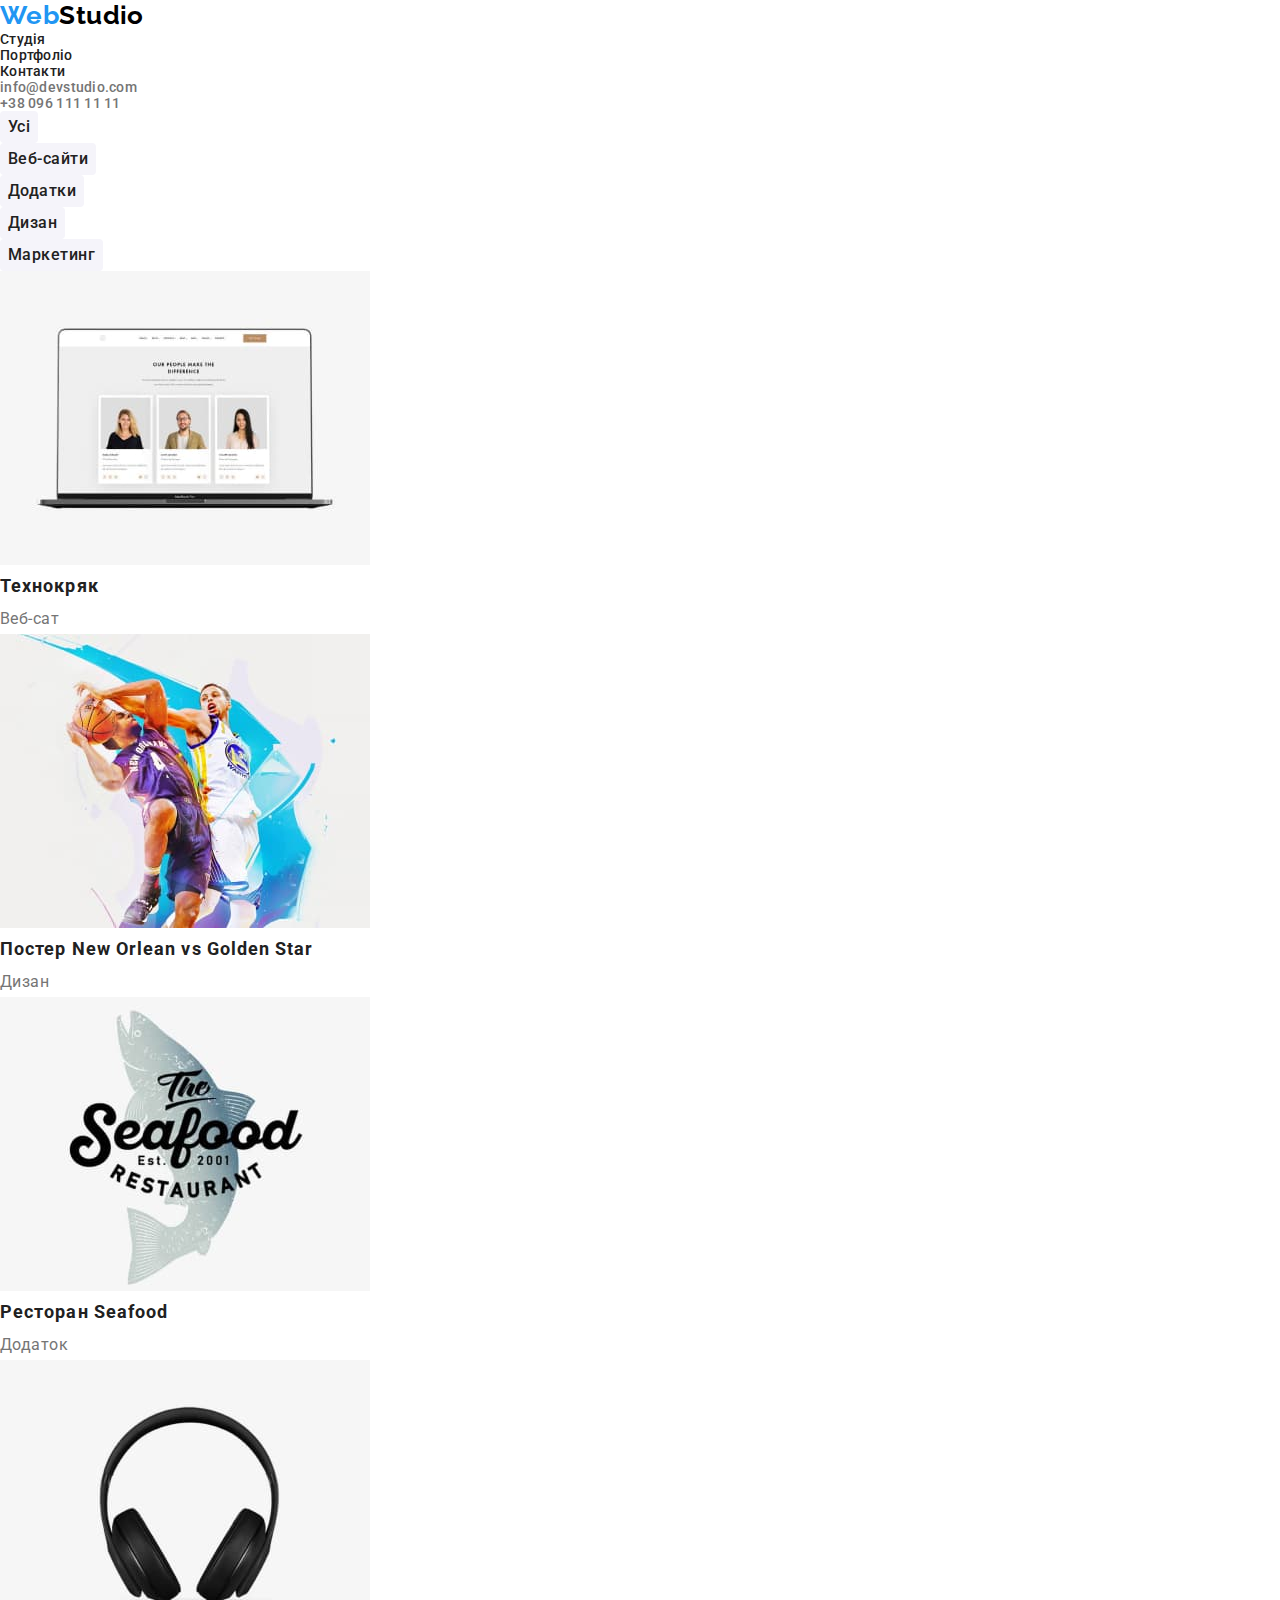
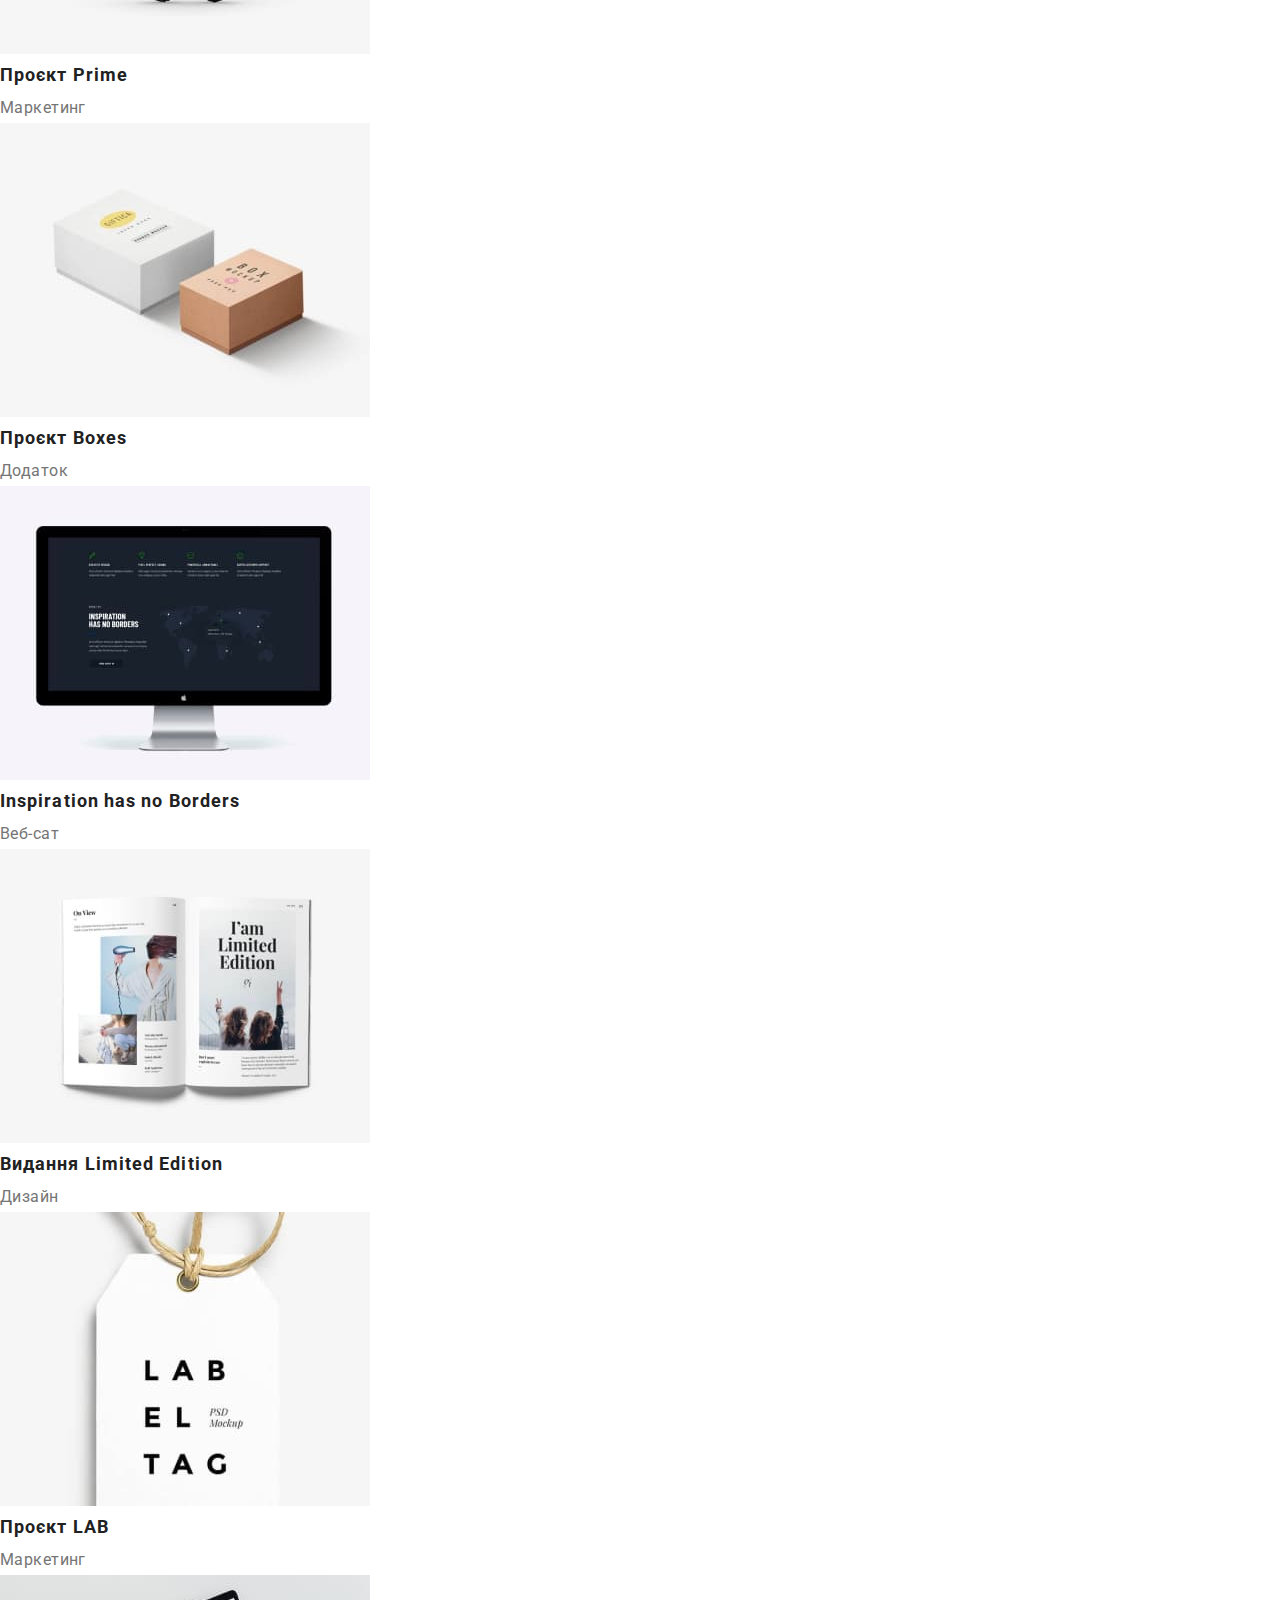
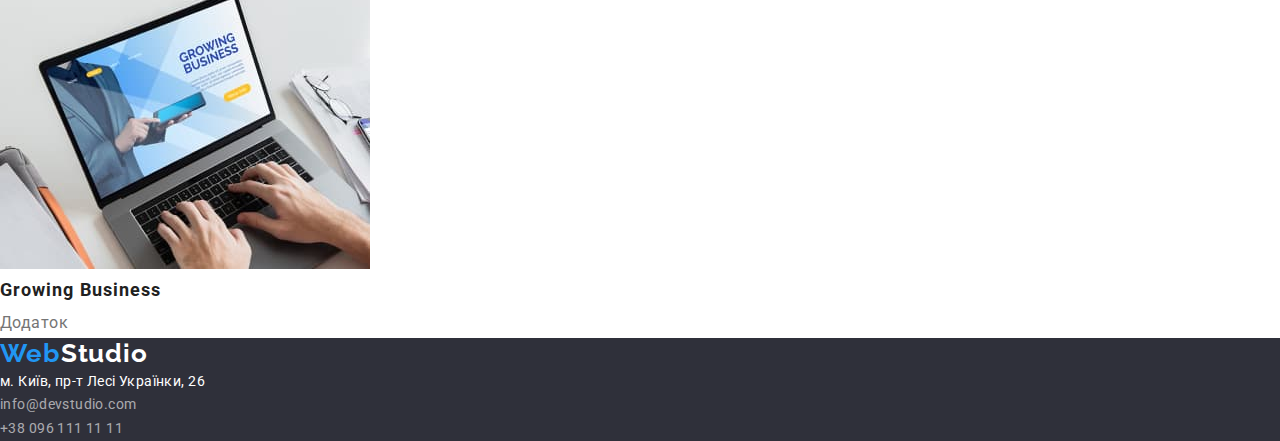
==== portfolio.html @ bdad9a60 "New1" ====
<!DOCTYPE html>
<html lang="uk">
<head>
    <meta charset="UTF-8">
    <meta http-equiv="X-UA-Compatible" content="IE=edge">
    <meta name="viewport" content="width=device-width, initial-scale=1.0">
    <title>Document</title>
    <link rel="preconnect" href="https://fonts.googleapis.com">
    <link rel="preconnect" href="https://fonts.gstatic.com" crossorigin>
    <link href="https://fonts.googleapis.com/css2?family=Montserrat:wght@400;700&family=Raleway:wght@700&family=Roboto:wght@400;500;700;900&display=swap" rel="stylesheet">
    <link rel="stylesheet" href="https://cdnjs.cloudflare.com/ajax/libs/modern-normalize/1.1.0/modern-normalize.min.css" integrity="sha512-wpPYUAdjBVSE4KJnH1VR1HeZfpl1ub8YT/NKx4PuQ5NmX2tKuGu6U/JRp5y+Y8XG2tV+wKQpNHVUX03MfMFn9Q==" crossorigin="anonymous" referrerpolicy="no-referrer" />
    
    <link rel="stylesheet" href="./css/styles.css">
</head>
<body>
    <header>
        <div>
            <nav>
                <a href="./index.html" lang="en" class="logo link"> <span class="accent">Web</span>Studio</a>
                <ul class="nav-list list">
                    <li class="nav-item"> <a href="./index.html" class="nav-link link">Студія</a></li>
                    <li class="nav-item"> <a href="./portfolio.html" class="nav-link link">Портфоліо</a></li>
                    <li class="nav-item"> <a href="" class="nav-link link">Контакти</a></li>
                </ul>
            </nav>
        </div>
        <ul class="list">
            <li><a href="mailto:info@devstudio.com" class="header-mail link">info@devstudio.com</a></li>
            <li><a href="tel:+380961111111" class="header-phone link">+38 096 111 11 11</a></li>
        </ul>
    </header>

    <main>
        <section>
        <h1 hidden>Portfolio</h1>

        <ul class="list">
        <li> <button type="button" class="filter-button">Усі</button></li>
        <li> <button type="button" class="filter-button">Веб-сайти</button></li>
        <li> <button type="button" class="filter-button">Додатки</button></li>
        <li> <button type="button" class="filter-button">Дизан</button></li>
        <li> <button type="button" class="filter-button">Маркетинг</button></li>
    </ul>
    
        <ul class="list">
            <li>
                <img src="./images/project1.jpg" width="370" height="294" alt="Технокряк">
                <h3 class="project-title" >Технокряк</h3>
                <p class="project-type-title">Веб-сат</p>
            </li>
            <li>
                <img src="./images/project2.jpg" width="370" height="294" alt="Постер New Orlean vs Golden Star">
                <h3 class="project-title" >Постер New Orlean vs Golden Star</h3>
                <p class="project-type-title">Дизан</p>
            </li>
            <li>
                <img src="./images/project3.jpg" width="370" height="294" alt="Ресторан Seafood">
                <h3 class="project-title" >Ресторан Seafood</h3>
                <p class="project-type-title">Додаток</p>
            </li>
            <li>
                <img src="./images/project4.jpg" width="370" height="294" alt="Проєкт Prime">
                <h3 class="project-title" >Проєкт Prime</h3>
                <p class="project-type-title">Маркетинг</p>
            </li>
            <li>
                <img src="./images/project5.jpg" width="370" height="294" alt="Проєкт Boxes">
                <h3 class="project-title" >Проєкт Boxes</h3>
                <p class="project-type-title">Додаток</p>
            </li>
            <li>
                <img src="./images/project6.jpg" width="370" height="294" alt="Inspiration has no Borders">
                <h3 class="project-title" >Inspiration has no Borders</h3>
                <p class="project-type-title">Веб-сат</p>
            </li>
            <li>
                <img src="./images/project7.jpg" width="370" height="294" alt="Видання Limited Edition">
                <h3 class="project-title" >Видання Limited Edition</h3>
                <p class="project-type-title">Дизайн</p>
            </li>
            <li>
                <img src="./images/project8.jpg" width="370" height="294" alt="Проєкт LAB">
                <h3 class="project-title" >Проєкт LAB</h3>
                <p class="project-type-title">Маркетинг</p>
            </li>
            <li>
                <img src="./images/project9.jpg" width="370" height="294" alt="Growing Business">
                <h3 class="project-title" >Growing Business</h3>
                <p class="project-type-title">Додаток</p>
            </li>
        </ul>
    </section>
</main>
<footer class="footer">
    
    <a href="./index.html" lang="en" class="logo link"> <span class="accent">Web</span> <span class="white-logo">Studio</span> </a>
<address>
<ul class="list">
    <li class="nav-item">
        <a href="" class="address link">м. Київ, пр-т Лесі Українки, 26</a>
    </li>
    <li class="nav-item">
        <a href="mailto:info@devstudio.com" class="link footer-mail">info@devstudio.com</a>
    </li>
    <li class="nav-item">
       <a href="tel:+380961111111" class="link footer-phone">+38 096 111 11 11</a> 
    </li>
</ul>
</address>
</footer>
</body>
</html>
---- css/styles.css ----
:root {
    --accent-color: #2196F3;;
    --primary-text-color: #212121;
    --secondary-text-color: #757575;
    --main-background-color: #ffffff;
    --secondary-background-color: #2F303A;
}

html {
    box-sizing: border-box;
}

*, 
*::before, 
*::after {
    box-sizing: inherit;
}

body {
    font-family: "Roboto";
    font-size: 14px;
    letter-spacing: 0.03em;
    color:var(--primary-text-color);
    background-color:var(--mail-background-color);
    margin: 0px;
}

h1,
h2,
h3,
ul,
p {
    margin: 0px;
}

/*------------zero-----------------*/

.list {
    list-style: none;
    margin-left: 0px;
    padding: 0px;
}

.link {
    text-decoration: none;
}

/* ------------------header--------------------- */


.nav-list {
    
}
li.nav-item {
    font-style: normal;
    text-decoration: none;
}
.nav-link {
    font-weight: 500;
    line-height: calc(16/14);
    letter-spacing: 0.02em;
    color: var(--primary-text-color);
}

.logo {
    font-family: Raleway;
    font-weight: 700;
    font-size: 26px;
    line-height: calc(31/26);
    color: #000000;
}

.white-logo {
    margin-left: -5px;
    font-weight: 700;
    font-size: 26px;
    line-height: 31px;
    letter-spacing: 0.03em;
    color: #FFFFFF;
}

.accent {
    font-weight: 700;
    font-size: 26px;
    line-height: 31px;
    letter-spacing: 0.03em;
    color: var(--accent-color);
}

.nav-link:hover, .nav-link:focus {
    color: var(--accent-color);
    cursor: pointer;
}

.header-phone {
    font-weight: 500;
    line-height: calc(16/14);
    letter-spacing: 0.02em;
    color: var(--secondary-text-color);
}

.header-mail:hover, .header-mail:focus {
    color: var(--accent-color);
}

.header-phone:hover, .header-phone:focus {
    color: var(--accent-color);
}

.header-button {
    display: inline-block;
    padding: 10px 32px;
    font-family: 'Roboto';
    font-weight: 700;
    font-size: 16px;
    line-height: calc(30/16);
    color: #FFFFFF;
    background: #2196F3;
    box-shadow: 0px 4px 4px rgba(0, 0, 0, 0.15);
    border-radius: 4px;
    border-color: transparent;
    cursor: pointer;
}

.filter-button {
    font-family: "Roboto";
    font-weight: 500;
    font-size: 16px;
    line-height: calc(26/16);
    text-align: center;
    letter-spacing: 0.03em;
    color: #212121;
    background: #F5F4FA;
    border-radius: 4px;
    border-color: transparent;
    cursor: pointer;
}

.filter-button:hover, .filter-button:focus {
    color:#FFFFFF;
    background: #2196F3;
    box-shadow: 0px 3px 1px rgba(0, 0, 0, 0.1), 0px 1px 2px rgba(0, 0, 0, 0.08), 0px 2px 2px rgba(0, 0, 0, 0.12);
    border-radius: 4px;
}

.header-mail {
    font-family: 'Roboto';
    font-style: normal;
    font-weight: 500;
    font-size: 14px;
    line-height: calc(16/14);
    letter-spacing: 0.02em;
    color: var(--secondary-text-color);
}
/* -------------------hero---------------------- */
.hero {
    background-color: var(--secondary-background-color);
}

.hero-name {
    font-weight: 900;
    font-size: 44px;
    line-height: calc(60/44);
    text-align: center;
    letter-spacing: 0.06em;
    text-transform: uppercase;
    color: var(--main-background-color);
}

.section {
    
}

.container {
    width: 1200px;
    padding-left: 15px;
    padding-right: 15px;
}

/* -----------------what we do----------------- */

.service-title {
    font-size: 14px;
    font-weight: 700;
    line-height: calc(16/14);
    text-transform: uppercase;
    color:var(--primary-text-color);
}

.service-description {
    line-height: calc(24/14);
    color:var(--secondary-text-color);
}

.section-title {
    font-size: 36px;
    line-height: calc(42/36);
    text-align: center;
}

.project-title {
    font-size: 18px;
    line-height: calc(36/18);
    letter-spacing: 0.06em;
}

.project-type-title {
    font-size: 16px;
    line-height: calc(30/16);
    color: var(--secondary-text-color);
}

/* --------------------our team------------- */

.team-names {
    font-weight: 500;
    font-size: 16px;
    line-height: calc(19/16);
    text-align: center;
}

.team-position {
    font-size: 16px;
    line-height: calc(19/16);
    text-align: center;
    color: var(--secondary-text-color);
}

/*------------------footer-------------*/

.footer {
    background-color: var(--secondary-background-color);
}

.address {
    line-height: 1.74;
    color: var(--main-background-color);
}


.footer-mail:hover, .footer-mail:focus {
    color: var(--accent-color);
} 

.footer-phone:hover, .footer-phone:focus {
    color: var(--accent-color);
}

.footer-mail {
    line-height: 1.71;
    color: rgba(255, 255, 255, 0.6);
}

.footer-phone {
    font-size: 14px;
    line-height: 1.71;
    letter-spacing: 0.03em;
    color: rgba(255, 255, 255, 0.6);
}
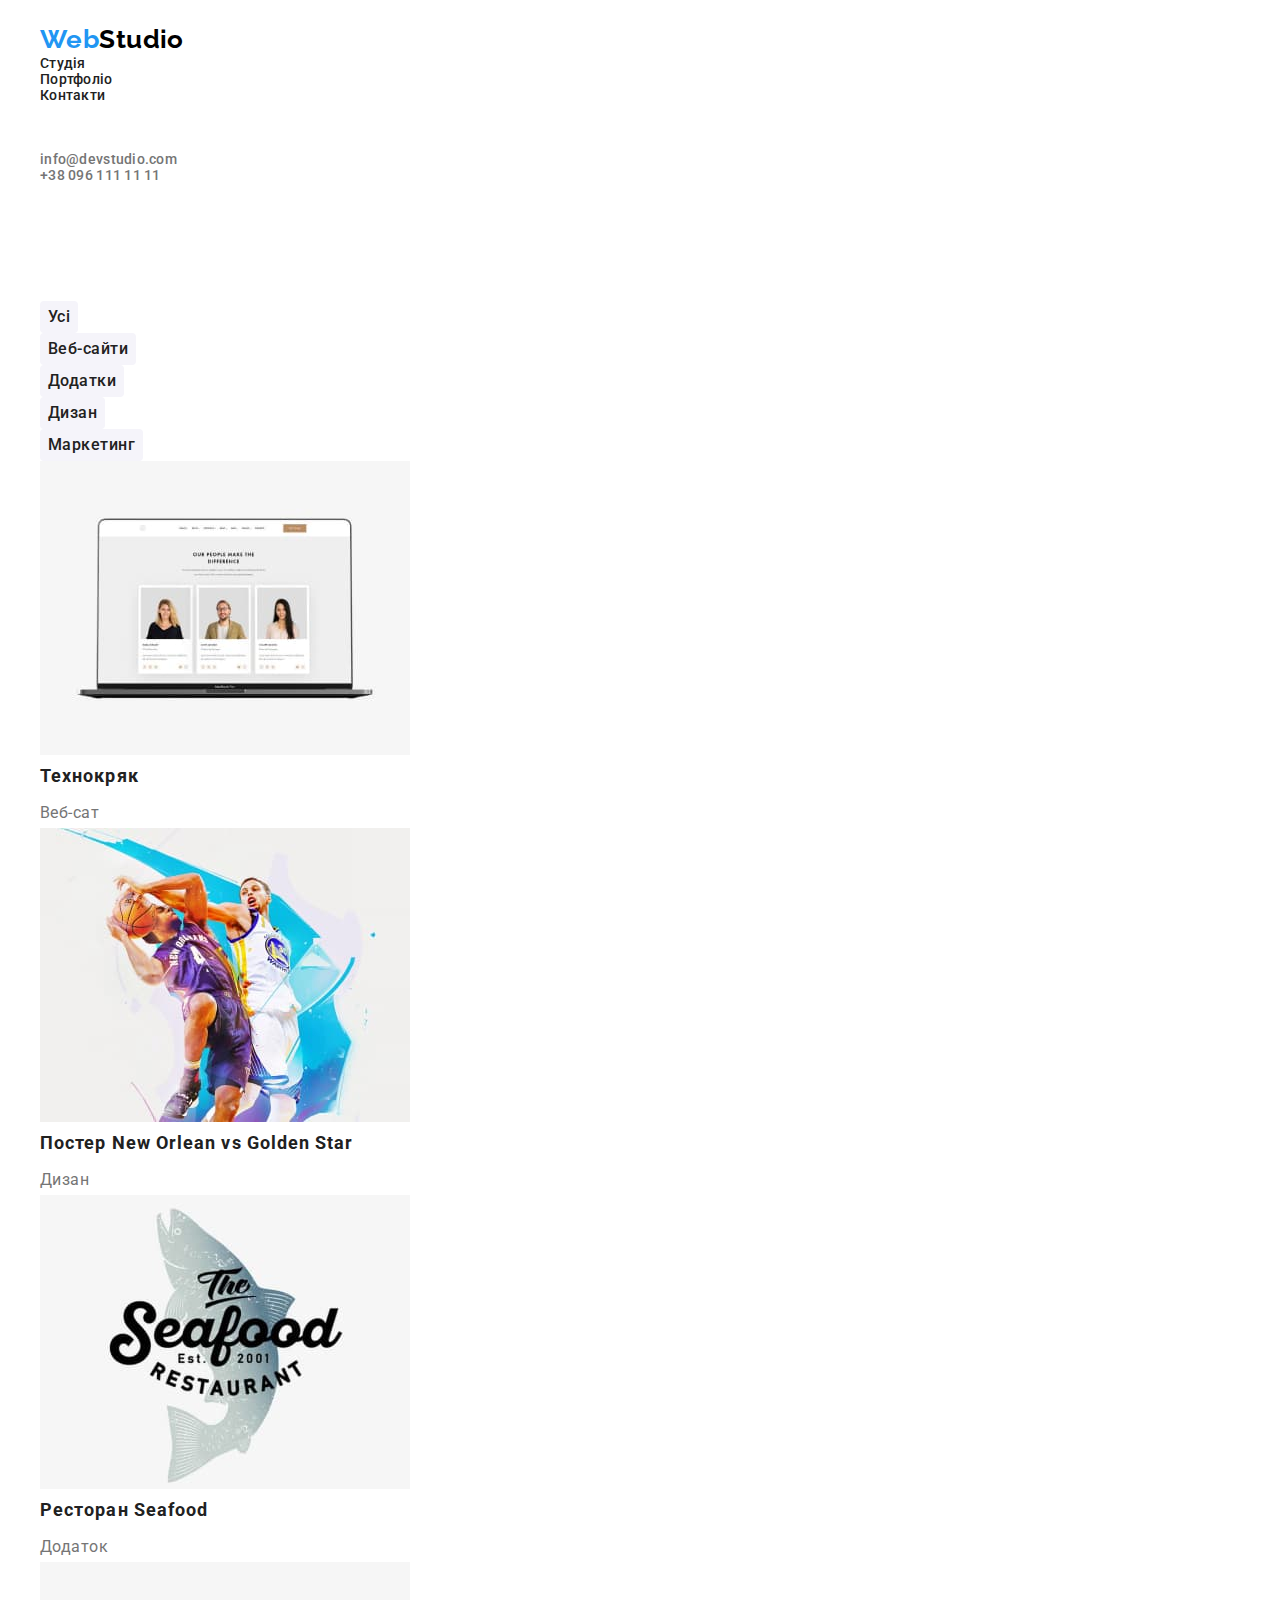
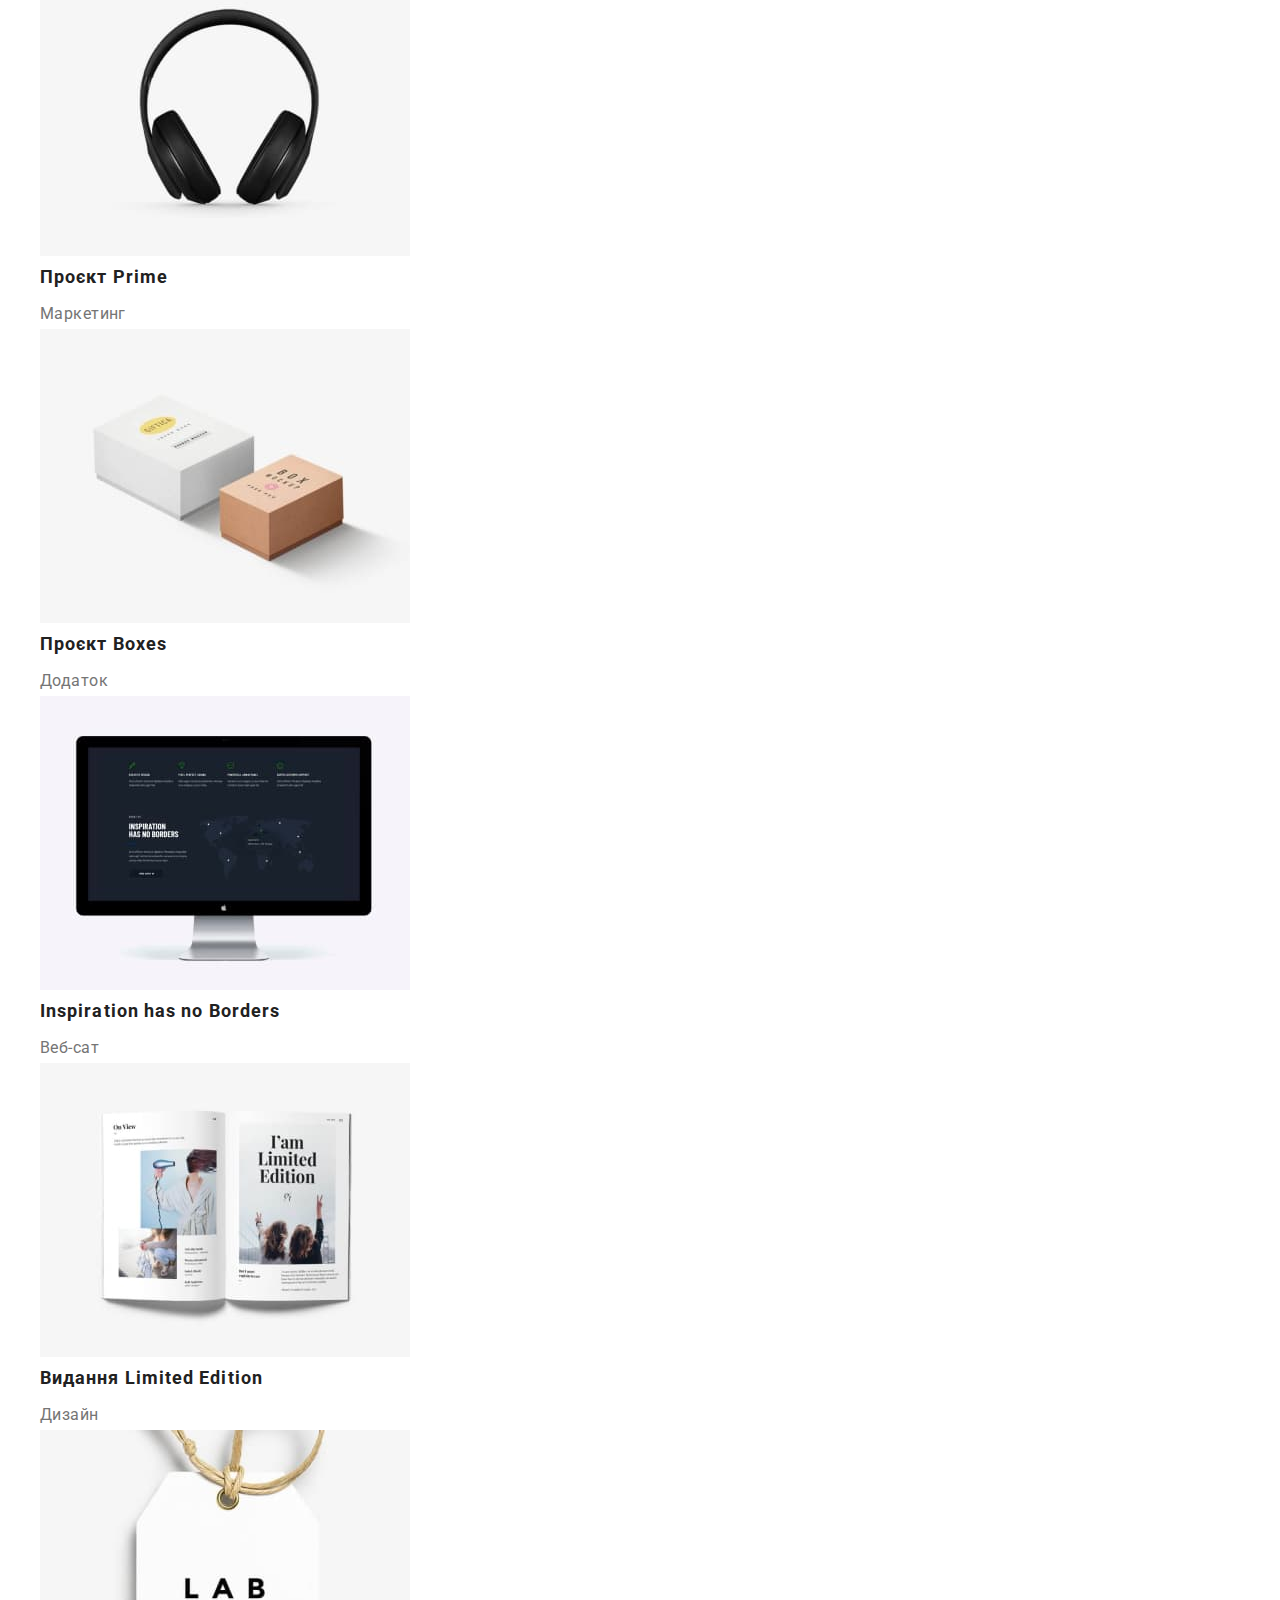
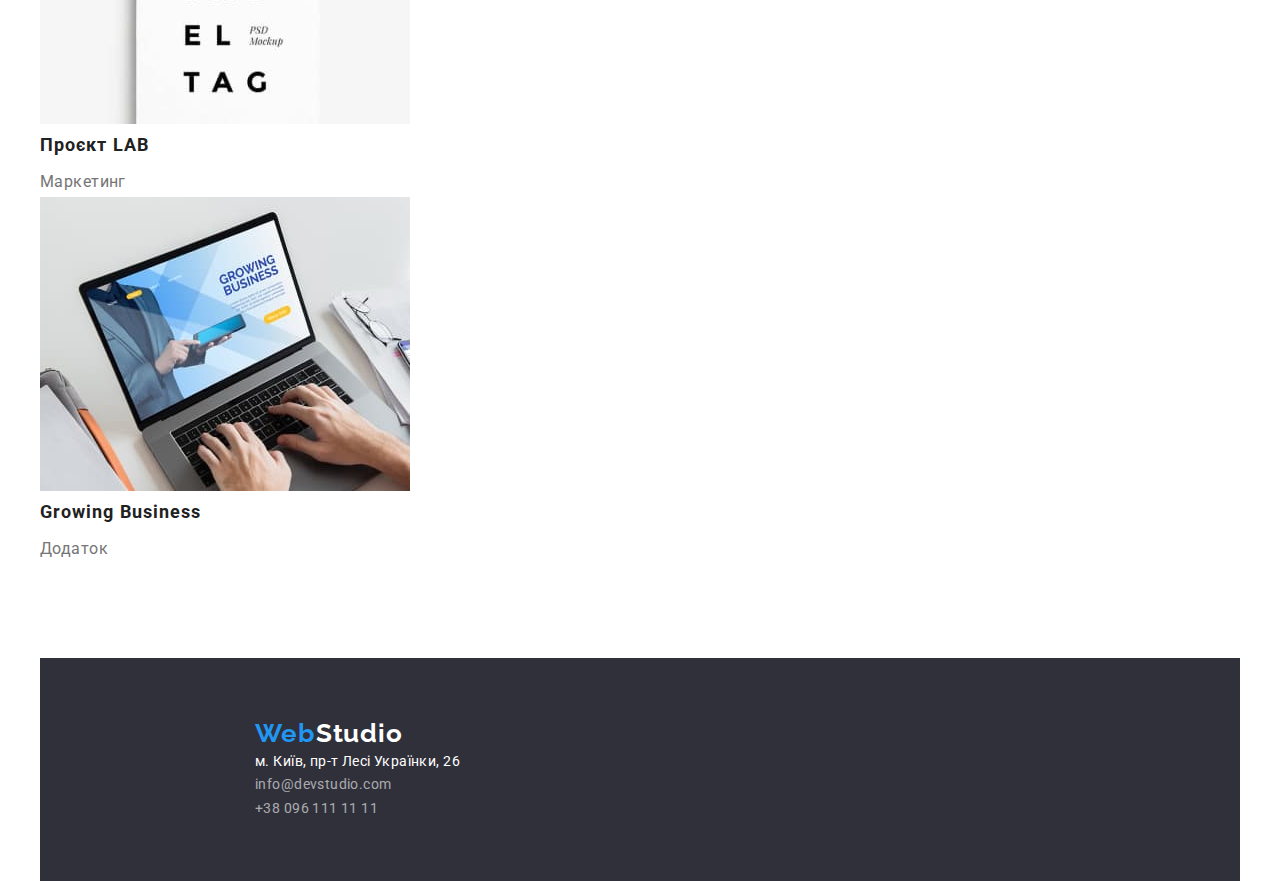
==== commit f6c7e9f0: "Work3" ====
--- a/portfolio.html
+++ b/portfolio.html
@@ -14,8 +14,8 @@
 </head>
 <body>
     <header>
-        <div>
-            <nav>
+        <div class="container">
+            <nav class="header-padding">
                 <a href="./index.html" lang="en" class="logo link"> <span class="accent">Web</span>Studio</a>
                 <ul class="nav-list list">
                     <li class="nav-item"> <a href="./index.html" class="nav-link link">Студія</a></li>
@@ -24,14 +24,17 @@
                 </ul>
             </nav>
         </div>
+        <div class="container header-padding">
         <ul class="list">
             <li><a href="mailto:info@devstudio.com" class="header-mail link">info@devstudio.com</a></li>
             <li><a href="tel:+380961111111" class="header-phone link">+38 096 111 11 11</a></li>
         </ul>
+        </div>
     </header>
 
     <main>
-        <section>
+        <section class="section">
+            <div class="container">
         <h1 hidden>Portfolio</h1>
 
         <ul class="list">
@@ -41,7 +44,8 @@
         <li> <button type="button" class="filter-button">Дизан</button></li>
         <li> <button type="button" class="filter-button">Маркетинг</button></li>
     </ul>
-    
+            </div>
+            <div class="container">
         <ul class="list">
             <li>
                 <img src="./images/project1.jpg" width="370" height="294" alt="Технокряк">
@@ -89,9 +93,10 @@
                 <p class="project-type-title">Додаток</p>
             </li>
         </ul>
+        </div>
     </section>
 </main>
-<footer class="footer">
+<footer class="footer container">
     
     <a href="./index.html" lang="en" class="logo link"> <span class="accent">Web</span> <span class="white-logo">Studio</span> </a>
 <address>
--- a/css/styles.css
+++ b/css/styles.css
@@ -32,6 +32,7 @@
 p {
     margin: 0px;
 }
+
 
 /*------------zero-----------------*/
 
@@ -123,6 +124,7 @@
 }
 
 .filter-button {
+    display: inline-block;
     font-family: "Roboto";
     font-weight: 500;
     font-size: 16px;
@@ -152,8 +154,13 @@
     letter-spacing: 0.02em;
     color: var(--secondary-text-color);
 }
+.header-padding {
+    padding-top: 24px;
+    padding-bottom: 24px;
+}
 /* -------------------hero---------------------- */
 .hero {
+    text-align: center;
     background-color: var(--secondary-background-color);
 }
 
@@ -161,29 +168,43 @@
     font-weight: 900;
     font-size: 44px;
     line-height: calc(60/44);
-    text-align: center;
     letter-spacing: 0.06em;
     text-transform: uppercase;
+    margin-bottom: 30px;
     color: var(--main-background-color);
 }
 
 .section {
+    padding-top: 94px;
+    padding-bottom: 94px;
+}
+
+.section.no-padding {
+    padding-bottom: 0px;
+}
+
+.hero-padding {
+    padding-top: 200px;
+    padding-bottom: 200px;
+}
+
+.container {
+    margin-left: auto;
+    margin-right: auto;
+    padding-left: 0px;
+    padding-right: 0px;
+    width: 1200px;
+}
+
+/* -----------------what we do----------------- */
+
+.service-title {
+    margin-bottom: 10px;
+    font-size: 14px;
+    font-weight: 700;
+    line-height: calc(16/14);
+    text-transform: uppercase;
     
-}
-
-.container {
-    width: 1200px;
-    padding-left: 15px;
-    padding-right: 15px;
-}
-
-/* -----------------what we do----------------- */
-
-.service-title {
-    font-size: 14px;
-    font-weight: 700;
-    line-height: calc(16/14);
-    text-transform: uppercase;
     color:var(--primary-text-color);
 }
 
@@ -196,12 +217,14 @@
     font-size: 36px;
     line-height: calc(42/36);
     text-align: center;
+    margin-bottom: 50px;
 }
 
 .project-title {
     font-size: 18px;
     line-height: calc(36/18);
     letter-spacing: 0.06em;
+    margin-bottom: 4px;
 }
 
 .project-type-title {
@@ -217,6 +240,7 @@
     font-size: 16px;
     line-height: calc(19/16);
     text-align: center;
+    margin-bottom: 10px;
 }
 
 .team-position {
@@ -229,6 +253,9 @@
 /*------------------footer-------------*/
 
 .footer {
+    padding-top: 60px;
+    padding-bottom: 60px;
+    padding-left: 215px;
     background-color: var(--secondary-background-color);
 }
 
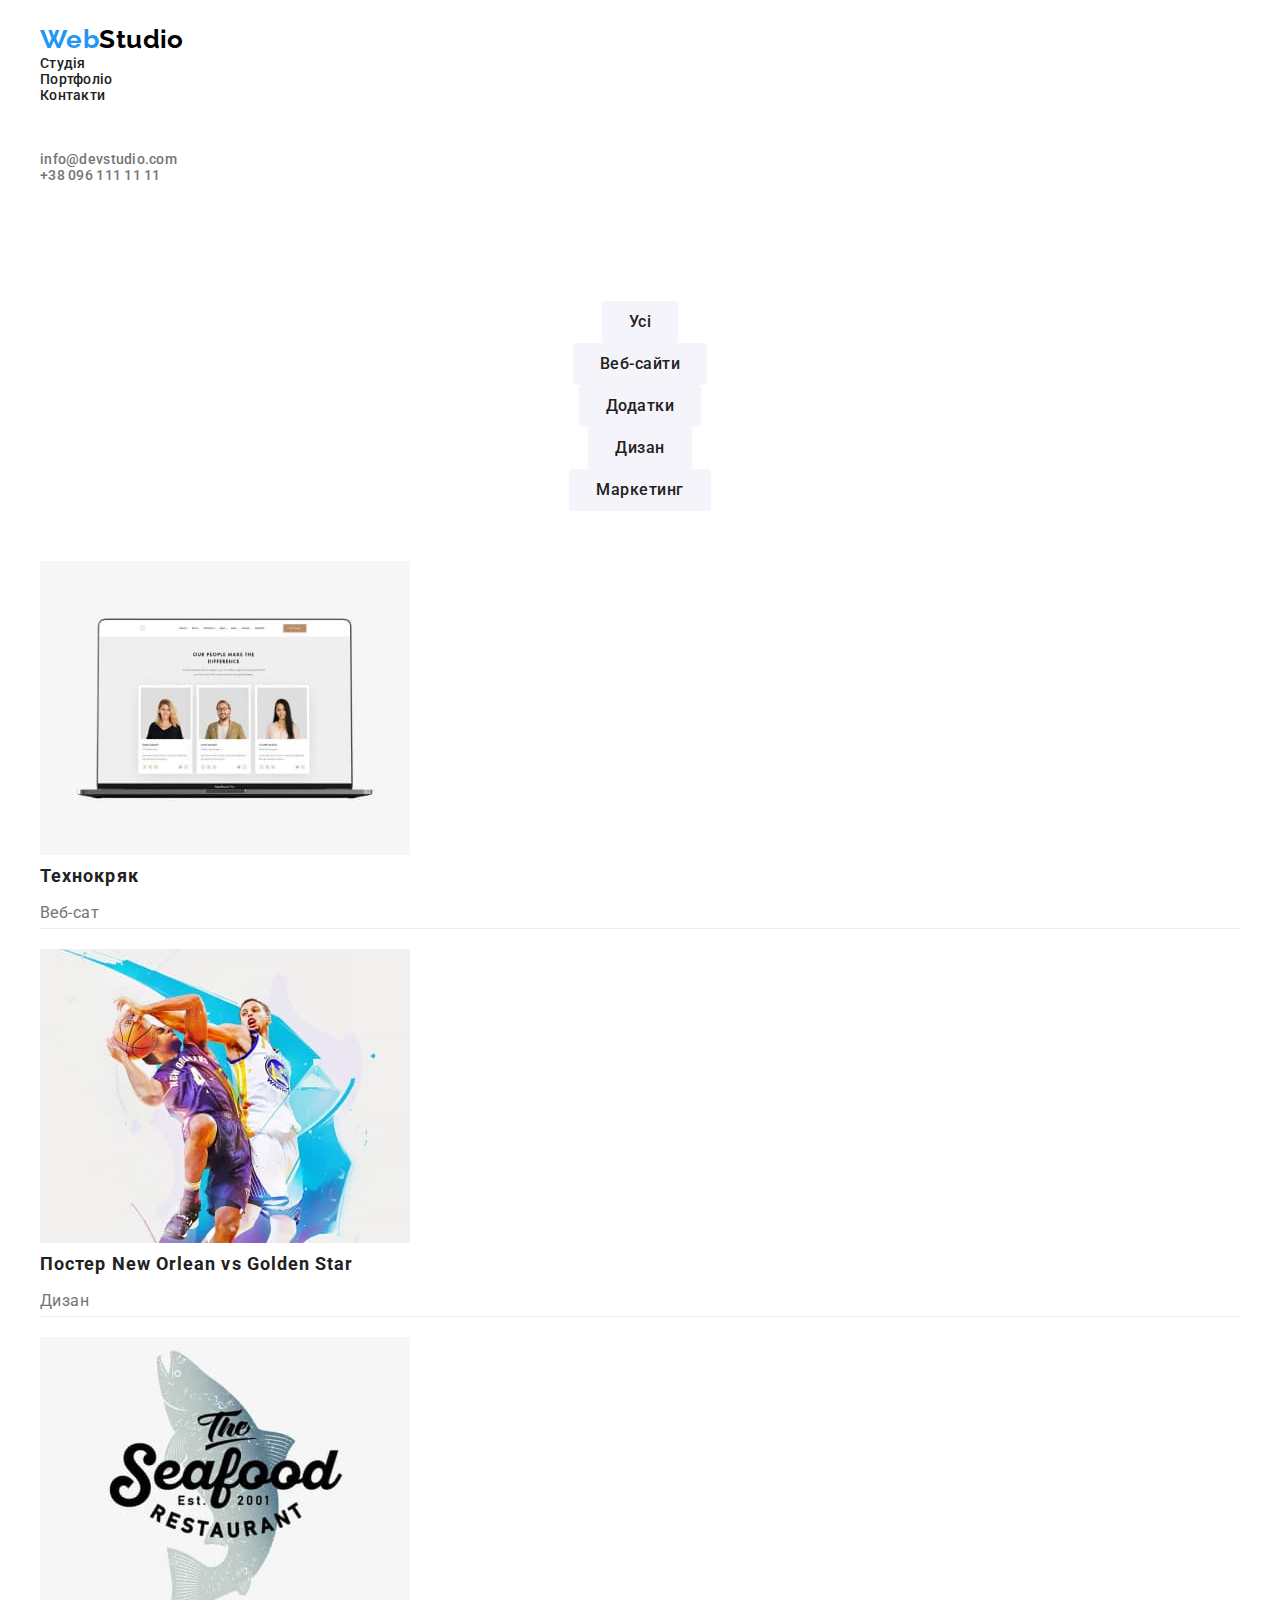
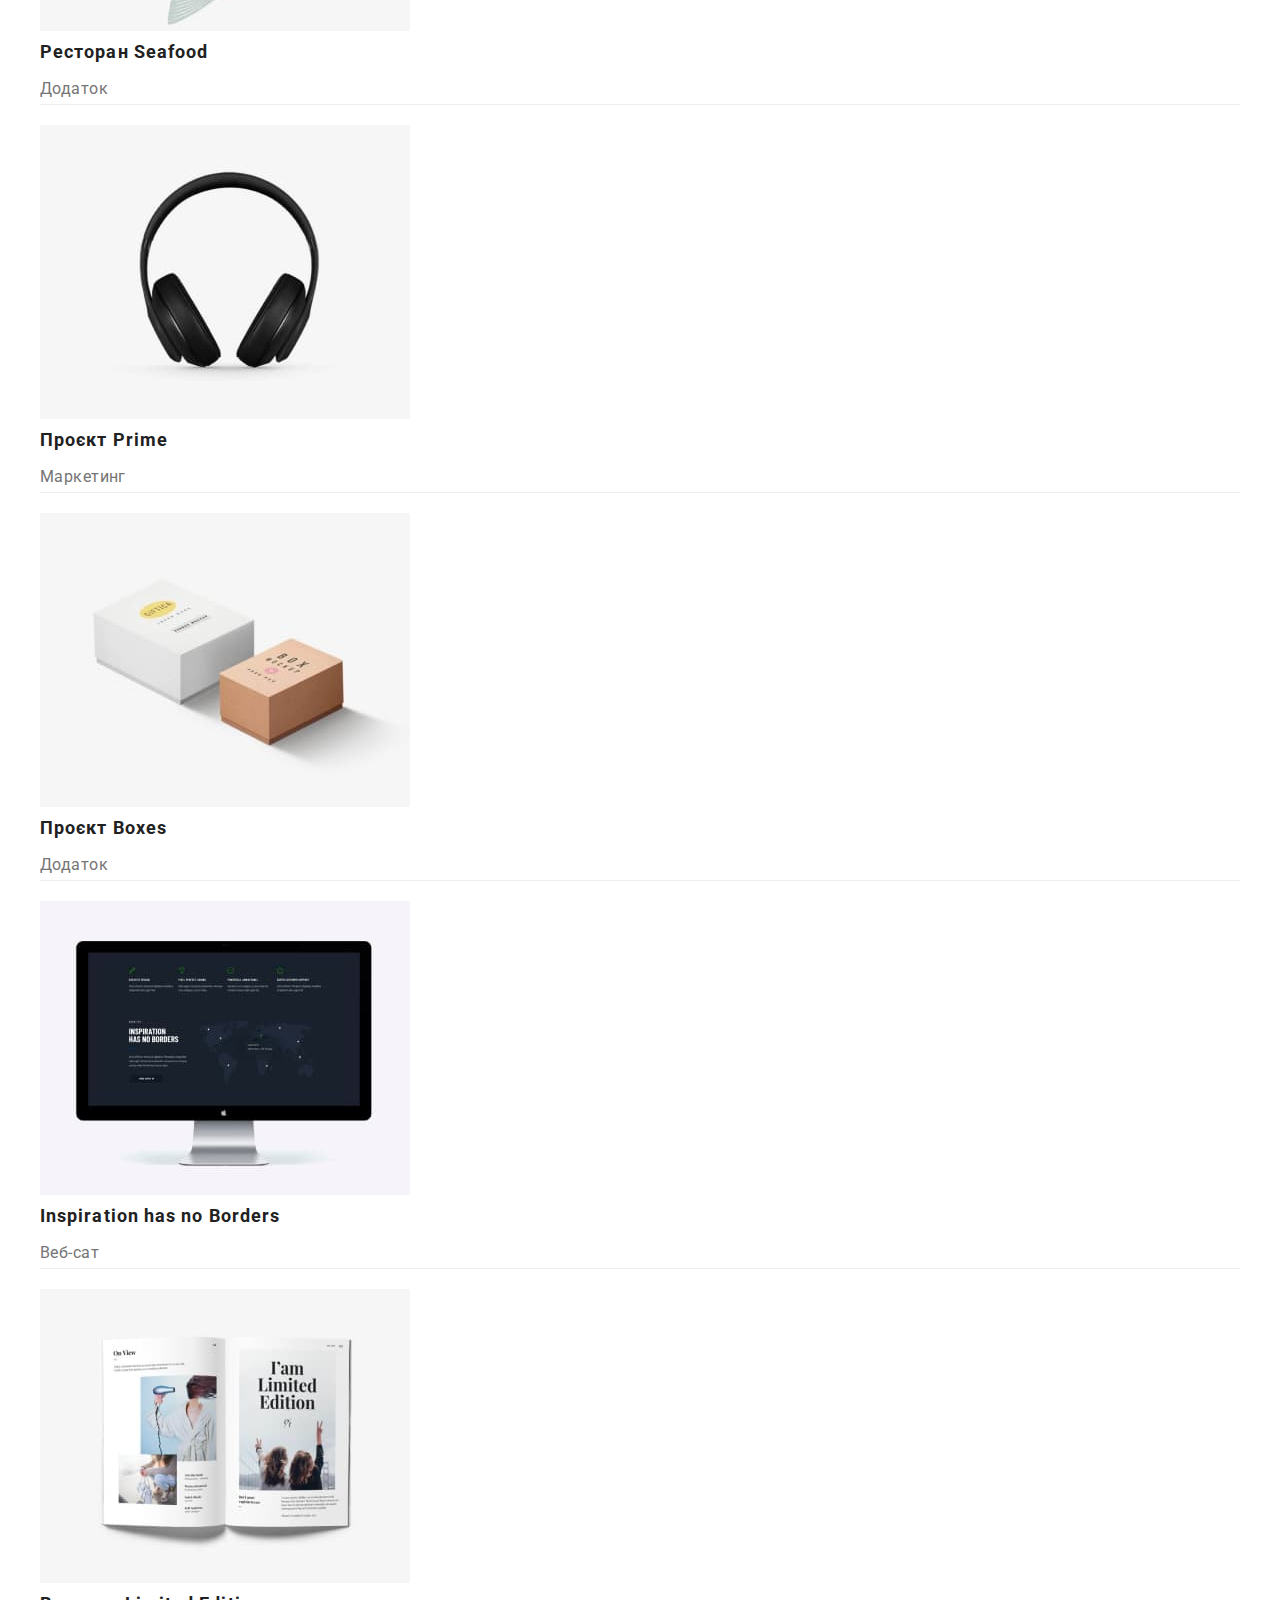
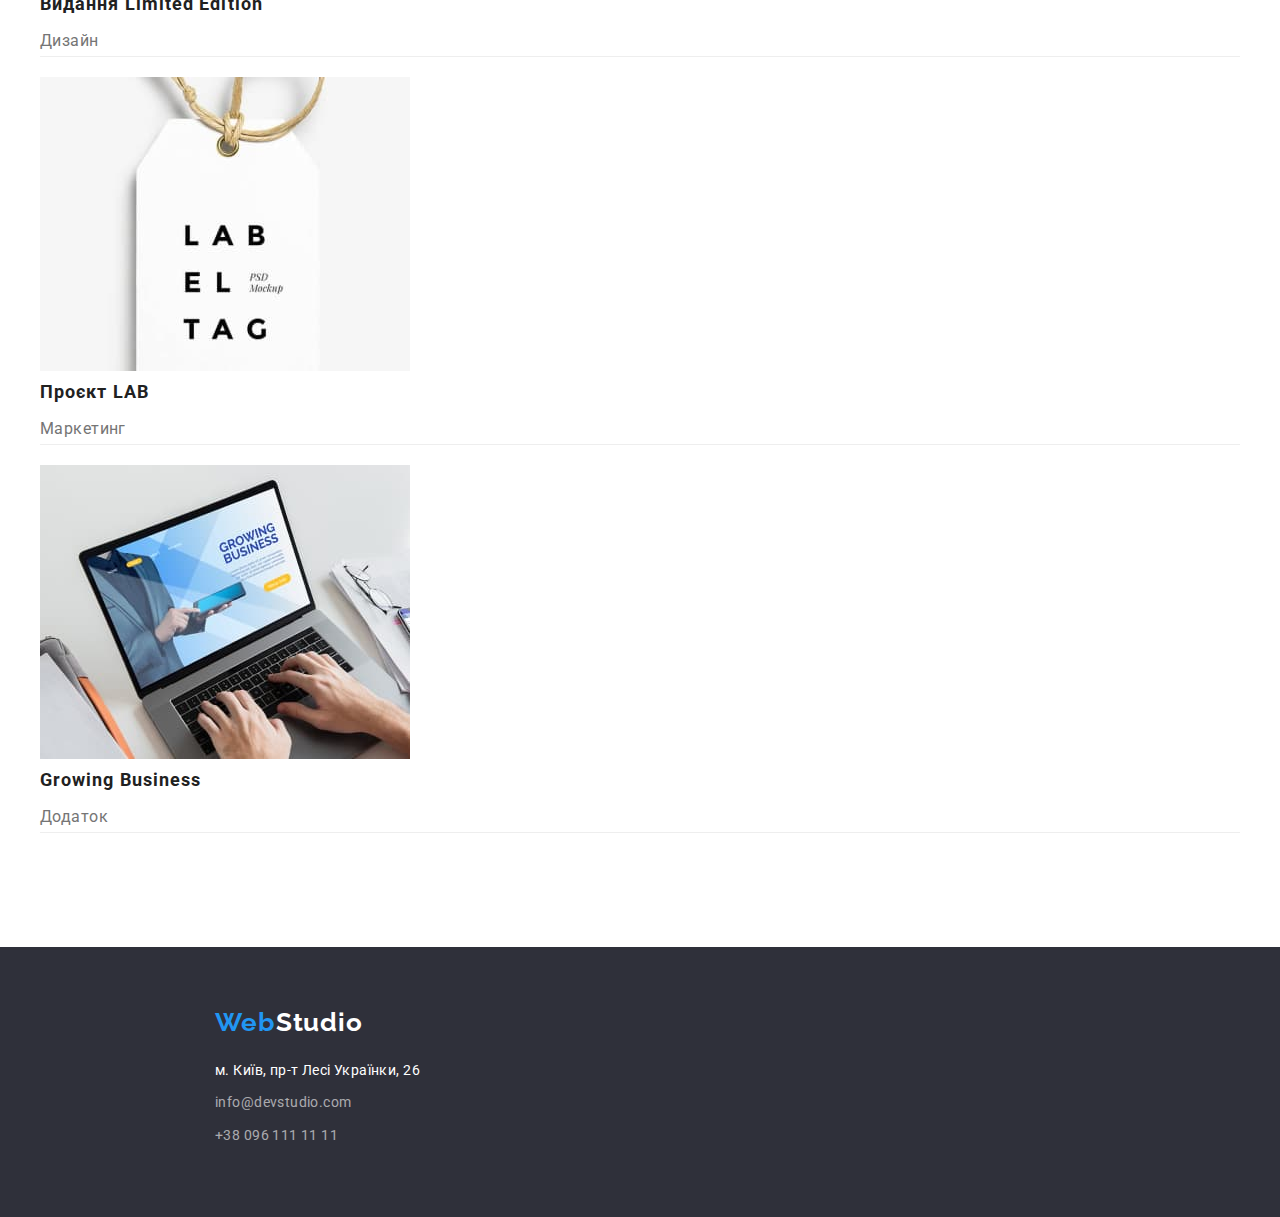
==== commit 8bead7de: "Work3" ====
--- a/portfolio.html
+++ b/portfolio.html
@@ -18,9 +18,9 @@
             <nav class="header-padding">
                 <a href="./index.html" lang="en" class="logo link"> <span class="accent">Web</span>Studio</a>
                 <ul class="nav-list list">
-                    <li class="nav-item"> <a href="./index.html" class="nav-link link">Студія</a></li>
-                    <li class="nav-item"> <a href="./portfolio.html" class="nav-link link">Портфоліо</a></li>
-                    <li class="nav-item"> <a href="" class="nav-link link">Контакти</a></li>
+                    <li class="nav-item.no-margin"> <a href="./index.html" class="nav-link link">Студія</a></li>
+                    <li class="nav-item.no-margin"> <a href="./portfolio.html" class="nav-link link">Портфоліо</a></li>
+                    <li class="nav-item.no-margin"> <a href="" class="nav-link link">Контакти</a></li>
                 </ul>
             </nav>
         </div>
@@ -34,7 +34,7 @@
 
     <main>
         <section class="section">
-            <div class="container">
+            <div class="container filter-kit">
         <h1 hidden>Portfolio</h1>
 
         <ul class="list">
@@ -96,9 +96,11 @@
         </div>
     </section>
 </main>
-<footer class="footer container">
-    
+<footer class="footer">
+    <div class="container">
+        <div class="logo-margin">
     <a href="./index.html" lang="en" class="logo link"> <span class="accent">Web</span> <span class="white-logo">Studio</span> </a>
+        </div>
 <address>
 <ul class="list">
     <li class="nav-item">
@@ -112,6 +114,7 @@
     </li>
 </ul>
 </address>
+    </div>
 </footer>
 </body>
 </html>--- a/css/styles.css
+++ b/css/styles.css
@@ -10,11 +10,11 @@
     box-sizing: border-box;
 }
 
-*, 
+/* *, 
 *::before, 
 *::after {
     box-sizing: inherit;
-}
+} */
 
 body {
     font-family: "Roboto";
@@ -55,7 +55,13 @@
 li.nav-item {
     font-style: normal;
     text-decoration: none;
-}
+    margin-bottom: 9px;
+}
+
+li.nav-item.no-margin {
+    margin-bottom: 0;
+}
+
 .nav-link {
     font-weight: 500;
     line-height: calc(16/14);
@@ -125,6 +131,7 @@
 
 .filter-button {
     display: inline-block;
+    padding: 6px 25px;
     font-family: "Roboto";
     font-weight: 500;
     font-size: 16px;
@@ -136,6 +143,11 @@
     border-radius: 4px;
     border-color: transparent;
     cursor: pointer;
+}
+
+.filter-kit {
+    text-align: center;
+    margin-bottom: 50px;
 }
 
 .filter-button:hover, .filter-button:focus {
@@ -233,6 +245,12 @@
     color: var(--secondary-text-color);
 }
 
+p.project-type-title {
+    display: box;
+    margin-bottom: 20px;
+    border-bottom: solid 1px #EEEEEE;
+}
+
 /* --------------------our team------------- */
 
 .team-names {
@@ -283,4 +301,8 @@
     line-height: 1.71;
     letter-spacing: 0.03em;
     color: rgba(255, 255, 255, 0.6);
+}
+
+.logo-margin {
+    margin-bottom: 20px;
 }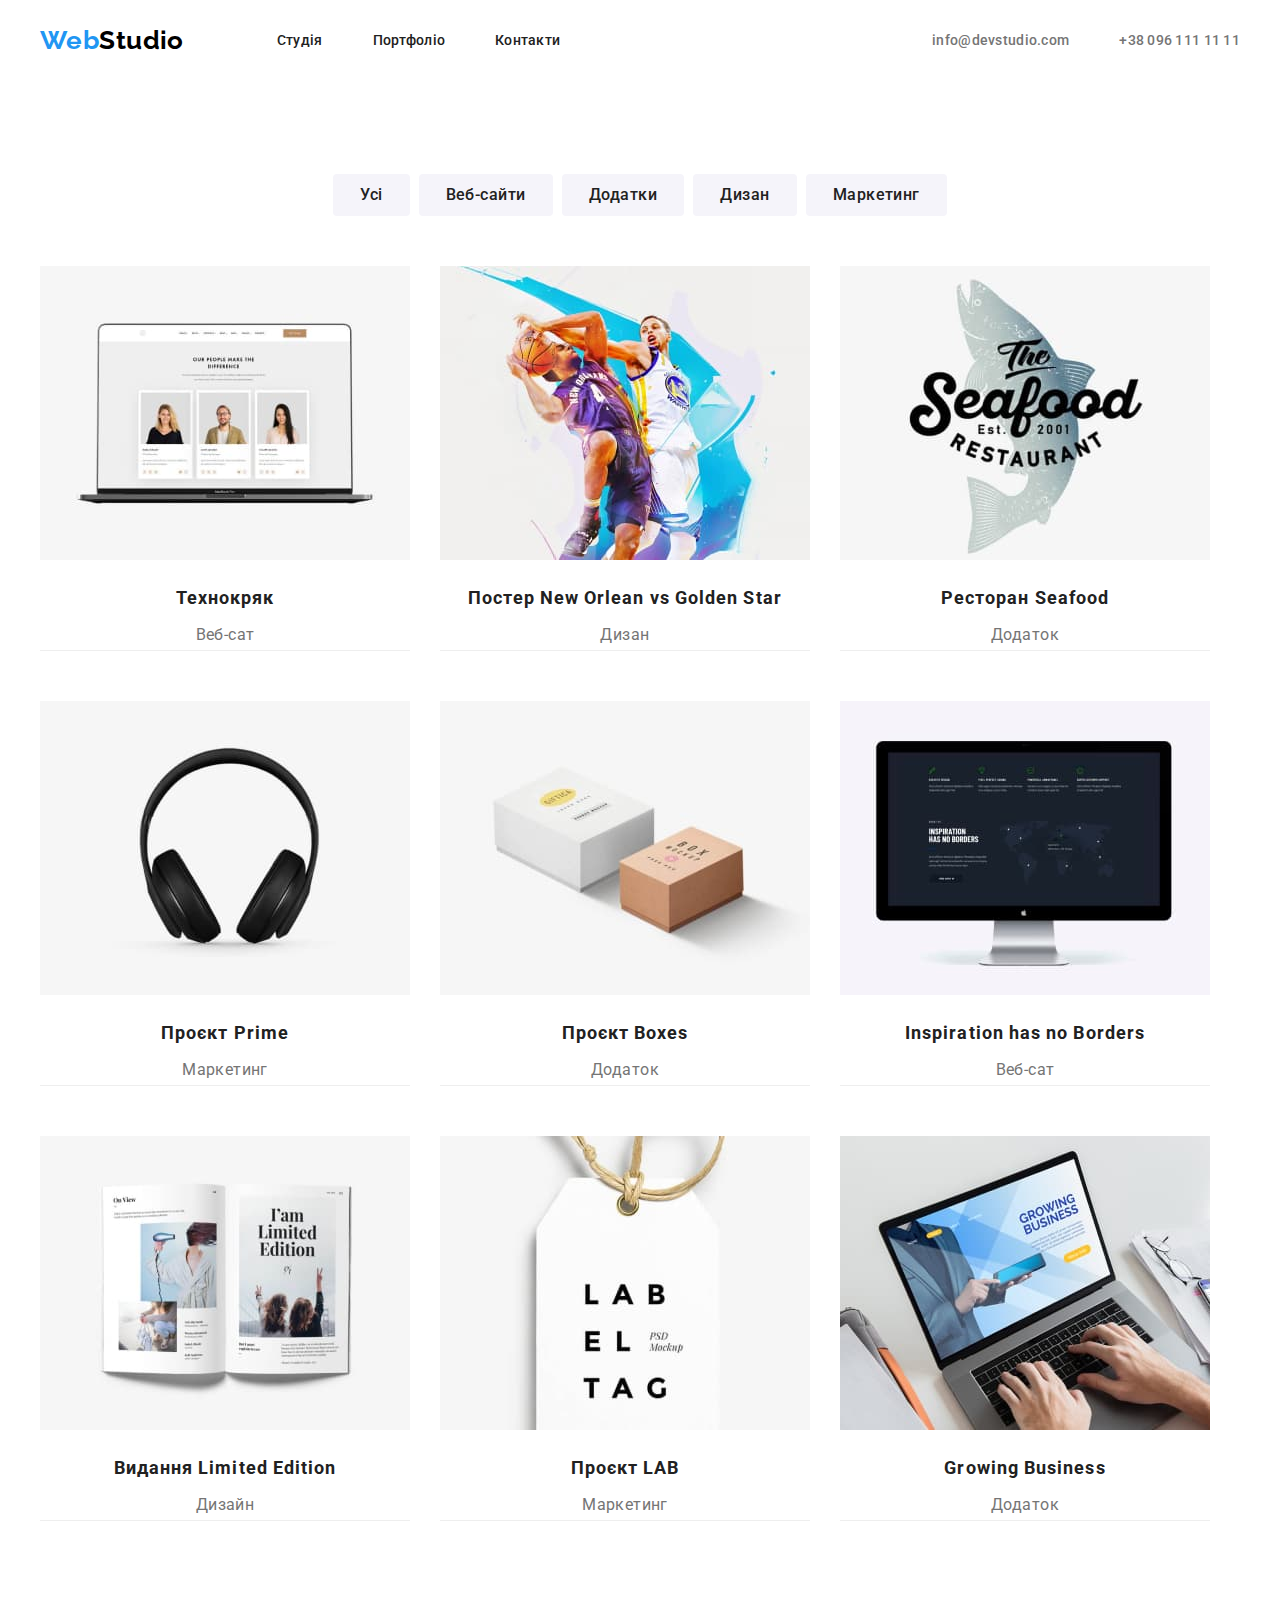
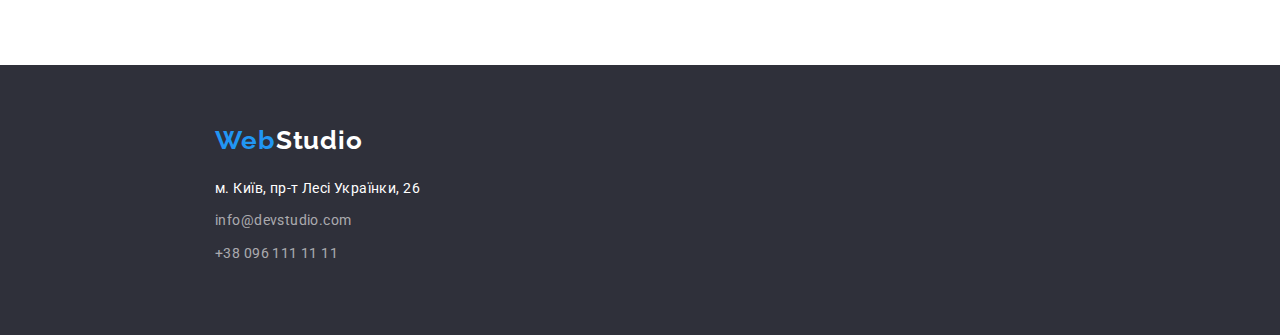
==== commit e3f1b241: "work4" ====
--- a/portfolio.html
+++ b/portfolio.html
@@ -15,21 +15,26 @@
 <body>
     <header>
         <div class="container">
-            <nav class="header-padding">
+            <nav class="container main-nav">
+                
                 <a href="./index.html" lang="en" class="logo link"> <span class="accent">Web</span>Studio</a>
+                
+                
                 <ul class="nav-list list">
-                    <li class="nav-item.no-margin"> <a href="./index.html" class="nav-link link">Студія</a></li>
-                    <li class="nav-item.no-margin"> <a href="./portfolio.html" class="nav-link link">Портфоліо</a></li>
-                    <li class="nav-item.no-margin"> <a href="" class="nav-link link">Контакти</a></li>
+                    <li class="item nav-item.no-margin"> <a href="./index.html" class="nav-link link">Студія</a></li>
+                    <li class="item nav-item.no-margin"> <a href="./portfolio.html" class="nav-link link">Портфоліо</a></li>
+                    <li class="item nav-item.no-margin"> <a href="" class="nav-link link">Контакти</a></li>
                 </ul>
+                
+        
+                <ul class="contact-list list">
+                    <li class="item"><a href="mailto:info@devstudio.com" class="header-mail link">info@devstudio.com</a></li>
+                    <li class="item"><a href="tel:+380961111111" class="header-phone link">+38 096 111 11 11</a></li>
+                </ul>
+        
             </nav>
         </div>
-        <div class="container header-padding">
-        <ul class="list">
-            <li><a href="mailto:info@devstudio.com" class="header-mail link">info@devstudio.com</a></li>
-            <li><a href="tel:+380961111111" class="header-phone link">+38 096 111 11 11</a></li>
-        </ul>
-        </div>
+        
     </header>
 
     <main>
@@ -37,62 +42,65 @@
             <div class="container filter-kit">
         <h1 hidden>Portfolio</h1>
 
-        <ul class="list">
-        <li> <button type="button" class="filter-button">Усі</button></li>
-        <li> <button type="button" class="filter-button">Веб-сайти</button></li>
-        <li> <button type="button" class="filter-button">Додатки</button></li>
-        <li> <button type="button" class="filter-button">Дизан</button></li>
-        <li> <button type="button" class="filter-button">Маркетинг</button></li>
+        <ul class="list filter-list">
+        <li class="filter-item"> <button type="button" class="filter-button">Усі</button></li>
+        <li class="filter-item"> <button type="button" class="filter-button">Веб-сайти</button></li>
+        <li class="filter-item"> <button type="button" class="filter-button">Додатки</button></li>
+        <li class="filter-item"> <button type="button" class="filter-button">Дизан</button></li>
+        <li class="filter-item"> <button type="button" class="filter-button">Маркетинг</button></li>
     </ul>
             </div>
-            <div class="container">
-        <ul class="list">
-            <li>
+        
+        <div class="container">
+                
+        <ul class="list flex-container">
+            <li class="element-item">
                 <img src="./images/project1.jpg" width="370" height="294" alt="Технокряк">
                 <h3 class="project-title" >Технокряк</h3>
                 <p class="project-type-title">Веб-сат</p>
             </li>
-            <li>
+            <li class="element-item">
                 <img src="./images/project2.jpg" width="370" height="294" alt="Постер New Orlean vs Golden Star">
                 <h3 class="project-title" >Постер New Orlean vs Golden Star</h3>
                 <p class="project-type-title">Дизан</p>
             </li>
-            <li>
+            <li class="element-item">
                 <img src="./images/project3.jpg" width="370" height="294" alt="Ресторан Seafood">
                 <h3 class="project-title" >Ресторан Seafood</h3>
                 <p class="project-type-title">Додаток</p>
             </li>
-            <li>
+            <li class="element-item">
                 <img src="./images/project4.jpg" width="370" height="294" alt="Проєкт Prime">
                 <h3 class="project-title" >Проєкт Prime</h3>
                 <p class="project-type-title">Маркетинг</p>
             </li>
-            <li>
+            <li class="element-item">
                 <img src="./images/project5.jpg" width="370" height="294" alt="Проєкт Boxes">
                 <h3 class="project-title" >Проєкт Boxes</h3>
                 <p class="project-type-title">Додаток</p>
             </li>
-            <li>
+            <li class="element-item">
                 <img src="./images/project6.jpg" width="370" height="294" alt="Inspiration has no Borders">
                 <h3 class="project-title" >Inspiration has no Borders</h3>
                 <p class="project-type-title">Веб-сат</p>
             </li>
-            <li>
+            <li class="element-item">
                 <img src="./images/project7.jpg" width="370" height="294" alt="Видання Limited Edition">
                 <h3 class="project-title" >Видання Limited Edition</h3>
                 <p class="project-type-title">Дизайн</p>
             </li>
-            <li>
+            <li class="element-item">
                 <img src="./images/project8.jpg" width="370" height="294" alt="Проєкт LAB">
                 <h3 class="project-title" >Проєкт LAB</h3>
                 <p class="project-type-title">Маркетинг</p>
             </li>
-            <li>
+            <li class="element-item">
                 <img src="./images/project9.jpg" width="370" height="294" alt="Growing Business">
                 <h3 class="project-title" >Growing Business</h3>
                 <p class="project-type-title">Додаток</p>
             </li>
         </ul>
+                
         </div>
     </section>
 </main>
--- a/css/styles.css
+++ b/css/styles.css
@@ -33,6 +33,11 @@
     margin: 0px;
 }
 
+img {
+    display: block;
+    /* margin-bottom: 30px; */
+}
+
 
 /*------------zero-----------------*/
 
@@ -48,10 +53,53 @@
 
 /* ------------------header--------------------- */
 
+.container {
+    margin-left: auto;
+    margin-right: auto;
+    padding-left: 0px;
+    padding-right: 0px;
+    width: 1200px;
+}
+
+.main-nav {
+    display: flex;
+    align-items: center;
+}
 
 .nav-list {
-    
-}
+    display: flex;
+    margin-left: 93px;
+}
+
+.contact-list {
+    display: flex;
+    margin-left: auto;
+}
+
+.contact-list .item + .item {
+    margin-left: 50px;
+}
+
+/* .nav-list .item {
+margin-right: 50px;
+}
+
+.nav-list .item:last-child {
+margin-right: 0;
+} */
+
+.nav-list .item + .item {
+    margin-left: 50px;
+}
+ 
+.filter-list .filter-item + .filter-item {
+    margin-left: 9px;
+}
+
+/* .nav-list .item:not(:last-child) {
+
+} */
+
 li.nav-item {
     font-style: normal;
     text-decoration: none;
@@ -63,11 +111,16 @@
 }
 
 .nav-link {
+    display: block;
+    padding-top: 32px;
+    padding-bottom: 32px;
     font-weight: 500;
     line-height: calc(16/14);
     letter-spacing: 0.02em;
     color: var(--primary-text-color);
 }
+
+
 
 .logo {
     font-family: Raleway;
@@ -195,20 +248,79 @@
     padding-bottom: 0px;
 }
 
-.hero-padding {
+/* .hero-padding {
     padding-top: 200px;
     padding-bottom: 200px;
-}
-
-.container {
-    margin-left: auto;
-    margin-right: auto;
-    padding-left: 0px;
-    padding-right: 0px;
-    width: 1200px;
-}
+} */
+
+
 
 /* -----------------what we do----------------- */
+
+.flex-container {
+    display: flex;
+    flex-wrap: wrap;
+    text-align: center;
+    /* justify-content: space-between; */
+}
+
+.element-item {
+    width: 370px;
+    /* width: calc((100% - 60px) /3); */
+    margin-right: 30px;
+    margin-bottom: 30px;
+}
+
+.team-item {
+    width: 270px;
+    /* width: calc((100% - 60px) /4); */
+    margin-right: 30px; 
+}
+
+.team-item img {
+    margin-bottom: 30px;
+}
+
+.section-item {
+    width: 370px;
+    margin-right: 30px;
+    margin-bottom: 0;
+}
+
+.section-item:nth-child(3n) {
+    margin-right: 0;
+}
+
+.element-item:nth-child(3n) {
+    margin-right: 0;
+}
+
+/* .element-item:nth-last-child(-n+3) {
+    margin-bottom: 0;
+} */
+
+.team-item:nth-child(4n) {
+    margin-right: 0;
+}
+
+.filter-list {
+    display: flex;
+    justify-content: center;
+}
+
+.feature-list {
+    display: flex;
+    flex-wrap: wrap;
+}
+
+.feature-list .item {
+    width: 270px;
+    margin-right: 30px;
+}
+
+.feature-list .item:nth-child(4n) {
+    margin-right: 0;
+}
 
 .service-title {
     margin-bottom: 10px;
@@ -252,6 +364,9 @@
 }
 
 /* --------------------our team------------- */
+.element-item img {
+    margin-bottom: 20px;
+}
 
 .team-names {
     font-weight: 500;
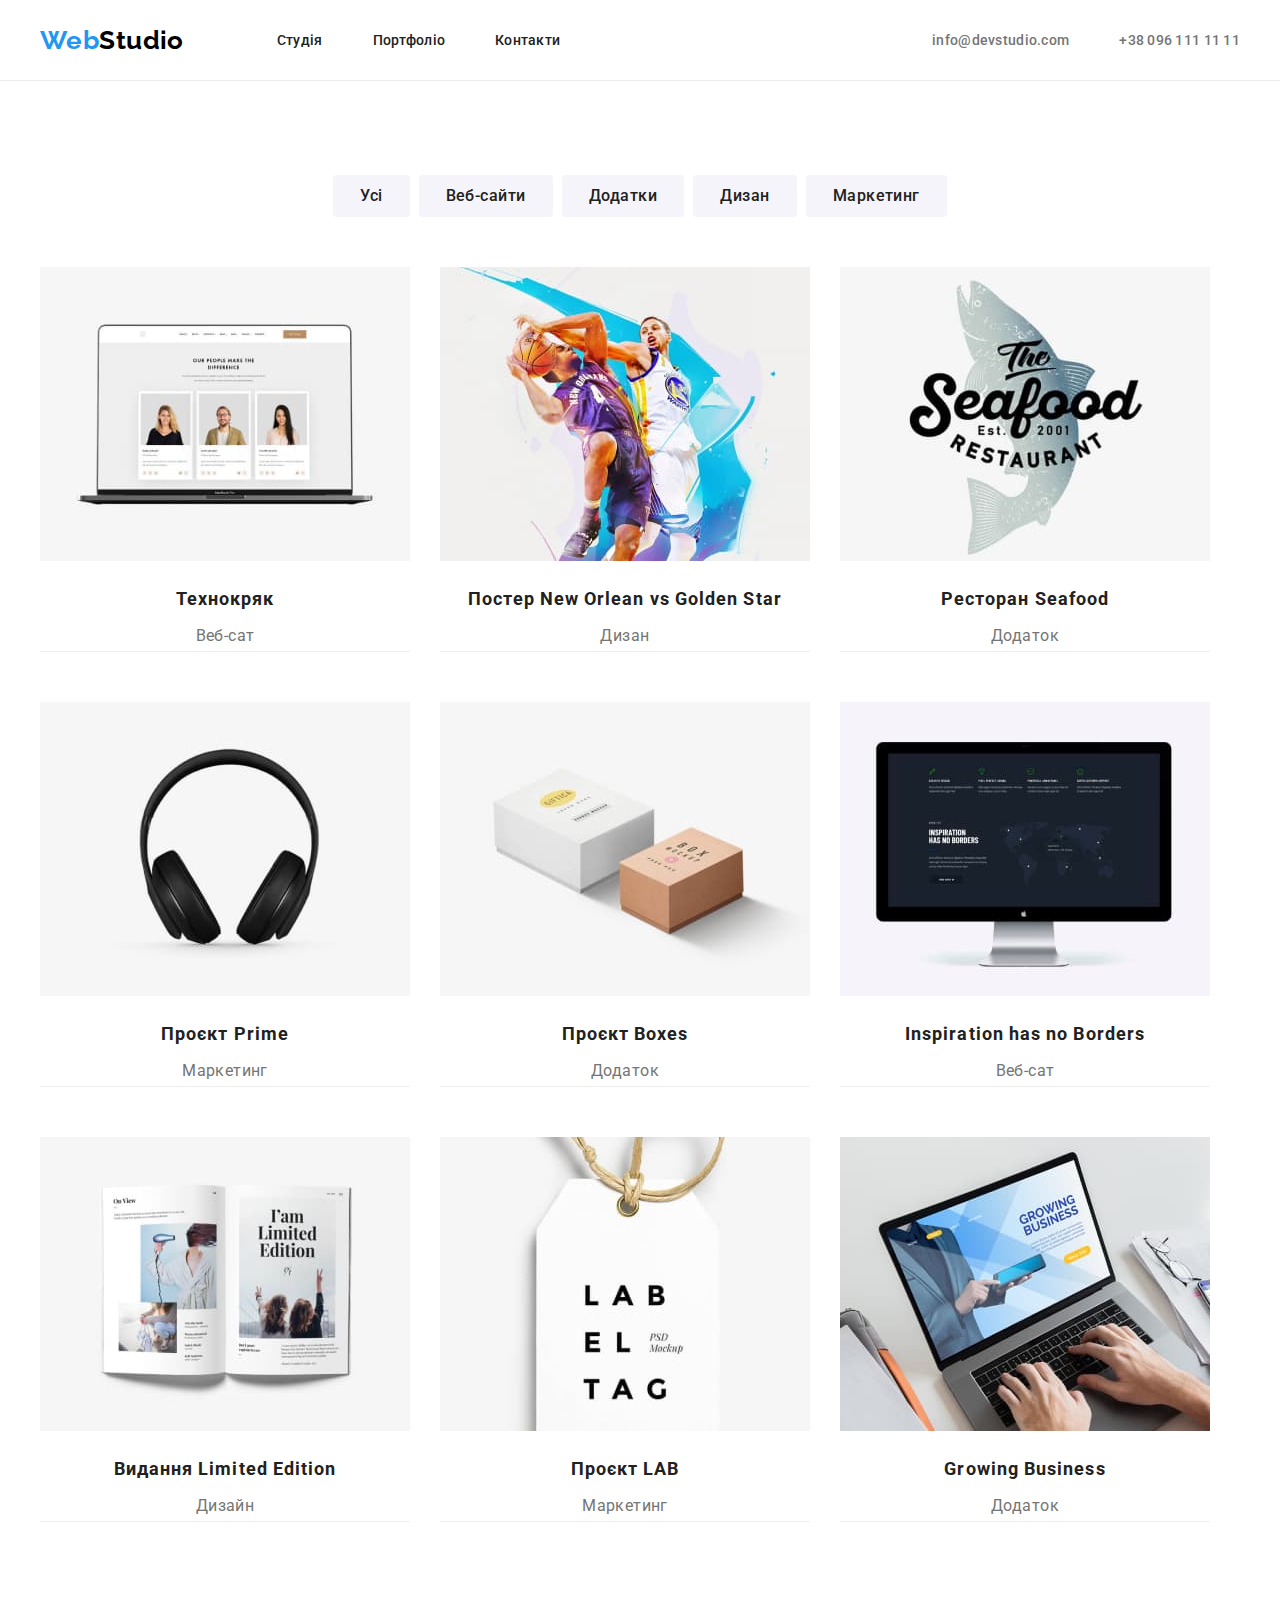
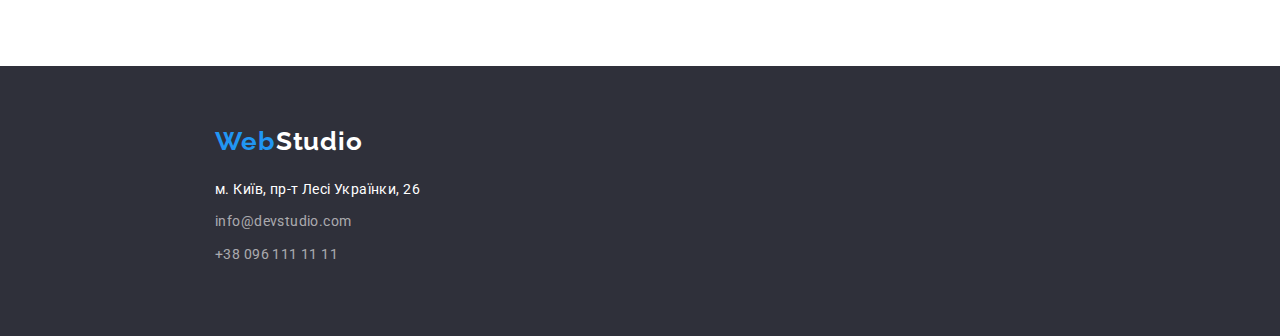
==== commit 1d6f8065: "work4" ====
--- a/portfolio.html
+++ b/portfolio.html
@@ -13,7 +13,7 @@
     <link rel="stylesheet" href="./css/styles.css">
 </head>
 <body>
-    <header>
+    <header class="main-header">
         <div class="container">
             <nav class="container main-nav">
                 
--- a/css/styles.css
+++ b/css/styles.css
@@ -59,6 +59,10 @@
     padding-left: 0px;
     padding-right: 0px;
     width: 1200px;
+}
+
+.main-header {
+    border-bottom: 1px solid #ECECEC;
 }
 
 .main-nav {
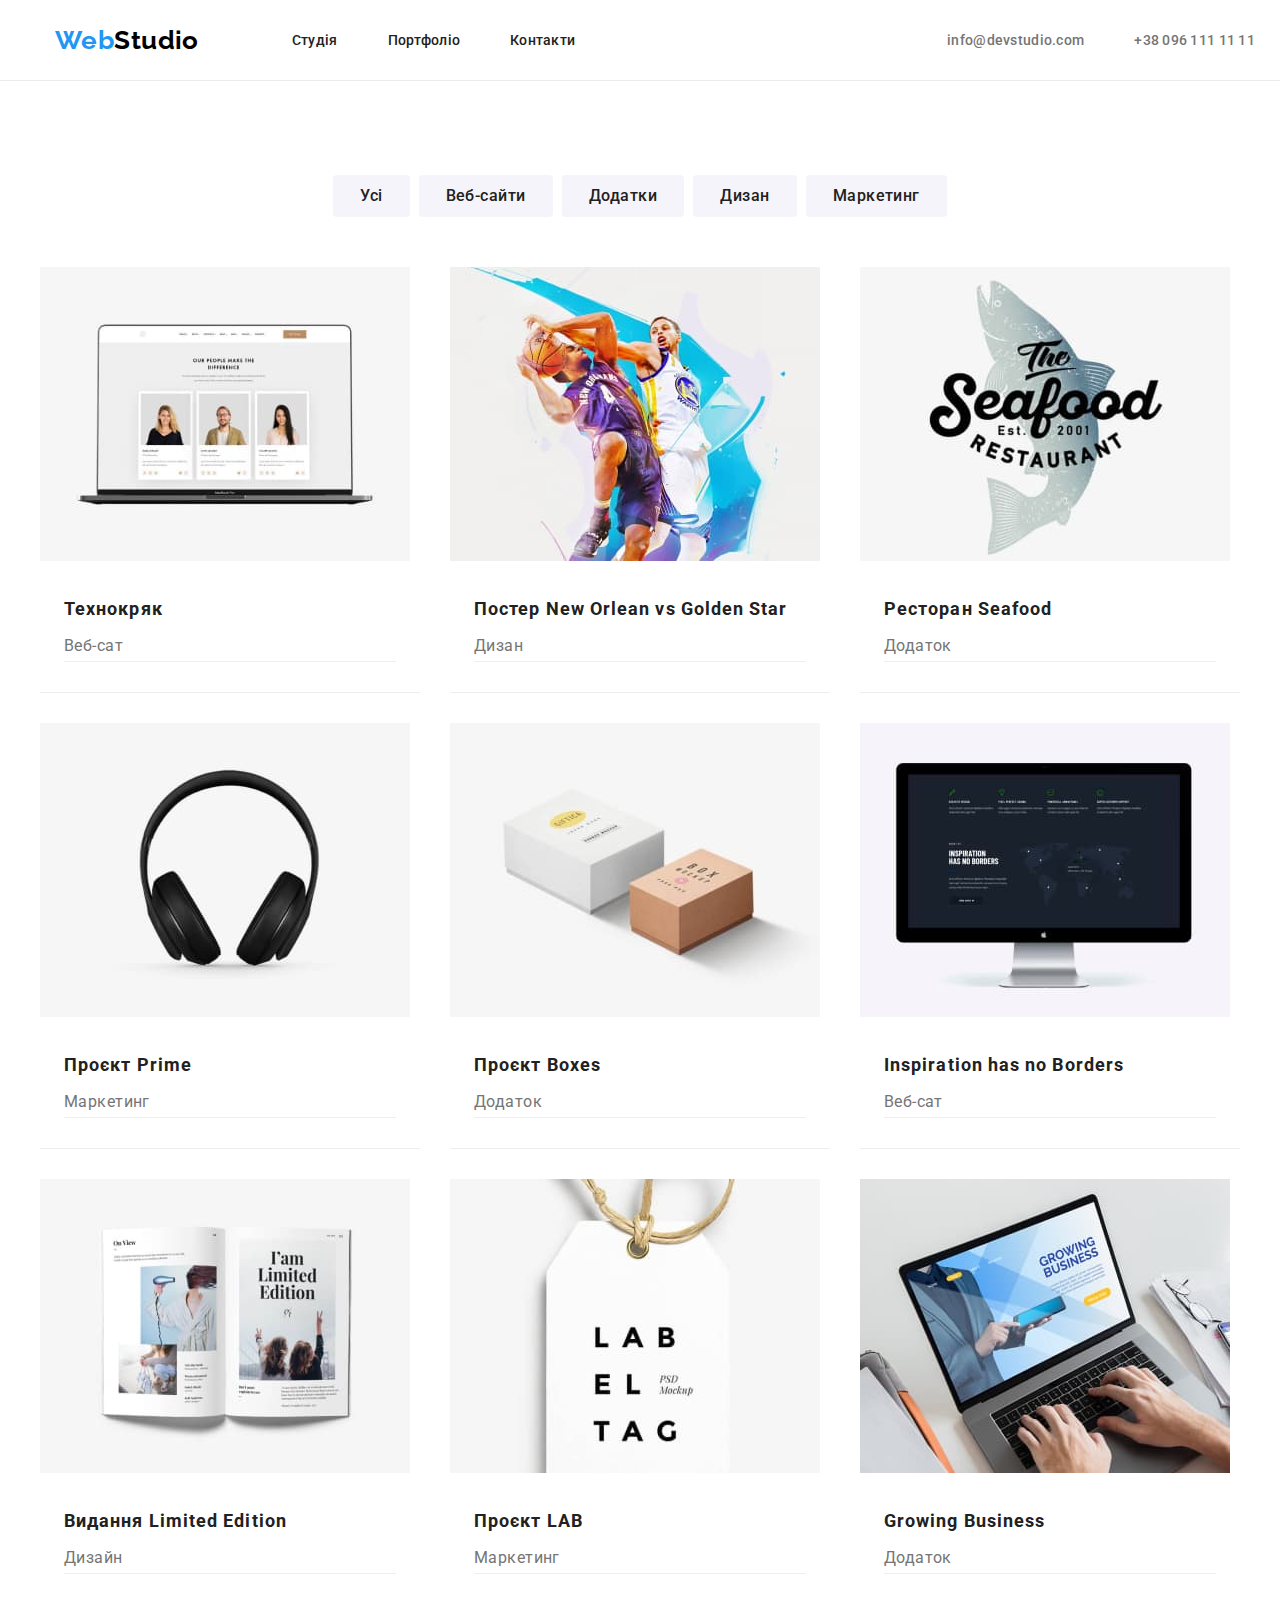
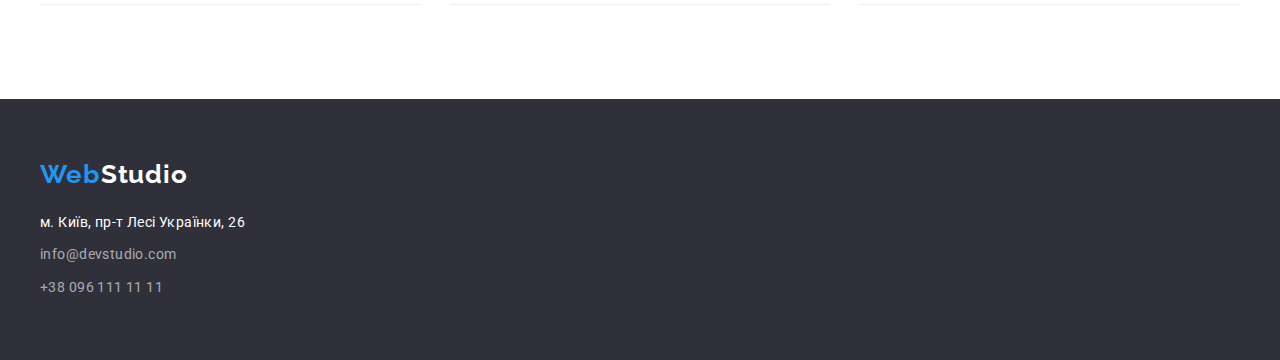
==== commit f1a6ca35: "work4" ====
--- a/portfolio.html
+++ b/portfolio.html
@@ -39,65 +39,80 @@
 
     <main>
         <section class="section">
-            <div class="container filter-kit">
+            <div class="container">
         <h1 hidden>Portfolio</h1>
 
         <ul class="list filter-list">
-        <li class="filter-item"> <button type="button" class="filter-button">Усі</button></li>
-        <li class="filter-item"> <button type="button" class="filter-button">Веб-сайти</button></li>
-        <li class="filter-item"> <button type="button" class="filter-button">Додатки</button></li>
-        <li class="filter-item"> <button type="button" class="filter-button">Дизан</button></li>
-        <li class="filter-item"> <button type="button" class="filter-button">Маркетинг</button></li>
-    </ul>
-            </div>
-        
-        <div class="container">
+            <li class="filter-item"> <button type="button" class="filter-button">Усі</button></li>
+            <li class="filter-item"> <button type="button" class="filter-button">Веб-сайти</button></li>
+            <li class="filter-item"> <button type="button" class="filter-button">Додатки</button></li>
+            <li class="filter-item"> <button type="button" class="filter-button">Дизан</button></li>
+            <li class="filter-item"> <button type="button" class="filter-button">Маркетинг</button></li>
+        </ul>
                 
         <ul class="list flex-container">
             <li class="element-item">
                 <img src="./images/project1.jpg" width="370" height="294" alt="Технокряк">
-                <h3 class="project-title" >Технокряк</h3>
+                <div class="project-grid">
+                <h2 class="project-title" >Технокряк</h3>
                 <p class="project-type-title">Веб-сат</p>
+            </div>
             </li>
             <li class="element-item">
                 <img src="./images/project2.jpg" width="370" height="294" alt="Постер New Orlean vs Golden Star">
-                <h3 class="project-title" >Постер New Orlean vs Golden Star</h3>
+                <div class="project-grid">
+                <h2 class="project-title" >Постер New Orlean vs Golden Star</h3>
                 <p class="project-type-title">Дизан</p>
+            </div>
             </li>
             <li class="element-item">
                 <img src="./images/project3.jpg" width="370" height="294" alt="Ресторан Seafood">
-                <h3 class="project-title" >Ресторан Seafood</h3>
+                <div class="project-grid">
+                <h2 class="project-title" >Ресторан Seafood</h3>
                 <p class="project-type-title">Додаток</p>
+            </div>
             </li>
             <li class="element-item">
                 <img src="./images/project4.jpg" width="370" height="294" alt="Проєкт Prime">
-                <h3 class="project-title" >Проєкт Prime</h3>
+                <div class="project-grid">
+                <h2 class="project-title" >Проєкт Prime</h3>
                 <p class="project-type-title">Маркетинг</p>
+            </div>
             </li>
             <li class="element-item">
                 <img src="./images/project5.jpg" width="370" height="294" alt="Проєкт Boxes">
-                <h3 class="project-title" >Проєкт Boxes</h3>
+                <div class="project-grid">
+                <h2 class="project-title" >Проєкт Boxes</h3>
                 <p class="project-type-title">Додаток</p>
+            </div>
             </li>
             <li class="element-item">
                 <img src="./images/project6.jpg" width="370" height="294" alt="Inspiration has no Borders">
-                <h3 class="project-title" >Inspiration has no Borders</h3>
+                <div class="project-grid">
+                <h2 class="project-title" >Inspiration has no Borders</h3>
                 <p class="project-type-title">Веб-сат</p>
+            </div>
             </li>
             <li class="element-item">
                 <img src="./images/project7.jpg" width="370" height="294" alt="Видання Limited Edition">
-                <h3 class="project-title" >Видання Limited Edition</h3>
+                <div class="project-grid">
+                <h2 class="project-title" >Видання Limited Edition</h3>
                 <p class="project-type-title">Дизайн</p>
+            </div>
             </li>
             <li class="element-item">
                 <img src="./images/project8.jpg" width="370" height="294" alt="Проєкт LAB">
-                <h3 class="project-title" >Проєкт LAB</h3>
+                <div class="project-grid">
+                <h2 class="project-title" >Проєкт LAB</h3>
                 <p class="project-type-title">Маркетинг</p>
+            </div>
             </li>
             <li class="element-item">
                 <img src="./images/project9.jpg" width="370" height="294" alt="Growing Business">
-                <h3 class="project-title" >Growing Business</h3>
+                <div class="project-grid">
+                <h2 class="project-title" >Growing Business</h3>
                 <p class="project-type-title">Додаток</p>
+            </div>
             </li>
         </ul>
                 
@@ -106,11 +121,11 @@
 </main>
 <footer class="footer">
     <div class="container">
-        <div class="logo-margin">
-    <a href="./index.html" lang="en" class="logo link"> <span class="accent">Web</span> <span class="white-logo">Studio</span> </a>
-        </div>
+        <!-- <div class="logo-margin"> -->
+    <a href="./index.html" lang="en" class="logo link footer-logo"> <span class="accent">Web</span> <span class="white-logo">Studio</span> </a>
+        <!-- </div> -->
 <address>
-<ul class="list">
+<ul class="list footer-list">
     <li class="nav-item">
         <a href="" class="address link">м. Київ, пр-т Лесі Українки, 26</a>
     </li>
--- a/css/styles.css
+++ b/css/styles.css
@@ -56,8 +56,8 @@
 .container {
     margin-left: auto;
     margin-right: auto;
-    padding-left: 0px;
-    padding-right: 0px;
+    padding-left: 15px;
+    padding-right: 15px;
     width: 1200px;
 }
 
@@ -107,7 +107,7 @@
 li.nav-item {
     font-style: normal;
     text-decoration: none;
-    margin-bottom: 9px;
+    /* margin-bottom: 9px; */
 }
 
 li.nav-item.no-margin {
@@ -170,6 +170,9 @@
 .header-phone:hover, .header-phone:focus {
     color: var(--accent-color);
 }
+
+
+
 
 .header-button {
     display: inline-block;
@@ -231,16 +234,25 @@
 .hero {
     text-align: center;
     background-color: var(--secondary-background-color);
+    padding: 200px 0;
 }
 
 .hero-name {
+    width: 696px;
     font-weight: 900;
     font-size: 44px;
     line-height: calc(60/44);
     letter-spacing: 0.06em;
     text-transform: uppercase;
+    margin-left: auto;
+    margin-right: auto;
     margin-bottom: 30px;
     color: var(--main-background-color);
+}
+
+.hero-content {
+    width: 696px;
+    align: center;
 }
 
 .section {
@@ -250,6 +262,10 @@
 
 .section.no-padding {
     padding-bottom: 0px;
+}
+
+.section.no-top {
+    padding-top: 0px;
 }
 
 /* .hero-padding {
@@ -264,15 +280,21 @@
 .flex-container {
     display: flex;
     flex-wrap: wrap;
-    text-align: center;
+    /* text-align: center; */
+    gap: 30px;
     /* justify-content: space-between; */
 }
 
 .element-item {
-    width: 370px;
-    /* width: calc((100% - 60px) /3); */
-    margin-right: 30px;
-    margin-bottom: 30px;
+    /* width: 370px; */
+    width: calc((100% - 60px) / 3);
+    /* margin-right: 30px;
+    margin-bottom: 30px; */
+    border-bottom: solid 1px #EEEEEE;
+}
+
+.project-grid {
+    padding: 30px 24px;
 }
 
 .team-item {
@@ -281,8 +303,21 @@
     margin-right: 30px; 
 }
 
-.team-item img {
-    margin-bottom: 30px;
+.team-item {
+    background-color: #ffffff;
+    border-bottom-right-radius: 4px;
+    border-bottom-left-radius: 4px;
+    box-shadow: 0px 1px 0px 2px
+    rgba(0, 0, 0, 0.2),
+    0px 1px 0px 1px
+    rgba(0, 0, 0, 0.14),
+    0px 3px 0px 1px
+    rgba(0, 0, 0, 0.12);
+}
+
+.team-card {
+    padding-top: 30px;
+    padding-bottom: 30px;
 }
 
 .section-item {
@@ -302,12 +337,17 @@
 /* .element-item:nth-last-child(-n+3) {
     margin-bottom: 0;
 } */
+ 
+.team {
+    background-color: #F5F4FA;
+}
 
 .team-item:nth-child(4n) {
     margin-right: 0;
 }
 
 .filter-list {
+    margin-bottom: 50px;
     display: flex;
     justify-content: center;
 }
@@ -363,13 +403,13 @@
 
 p.project-type-title {
     display: box;
-    margin-bottom: 20px;
+    /* margin-bottom: 20px; */
     border-bottom: solid 1px #EEEEEE;
 }
 
 /* --------------------our team------------- */
 .element-item img {
-    margin-bottom: 20px;
+    /* margin-bottom: 20px; */
 }
 
 .team-names {
@@ -392,7 +432,6 @@
 .footer {
     padding-top: 60px;
     padding-bottom: 60px;
-    padding-left: 215px;
     background-color: var(--secondary-background-color);
 }
 
@@ -424,4 +463,15 @@
 
 .logo-margin {
     margin-bottom: 20px;
+}
+
+.footer-logo {
+    display: block;
+    margin-bottom: 20px;
+}
+
+.footer-list {
+    display: flex;
+    flex-direction: column;
+    gap: 9px;
 }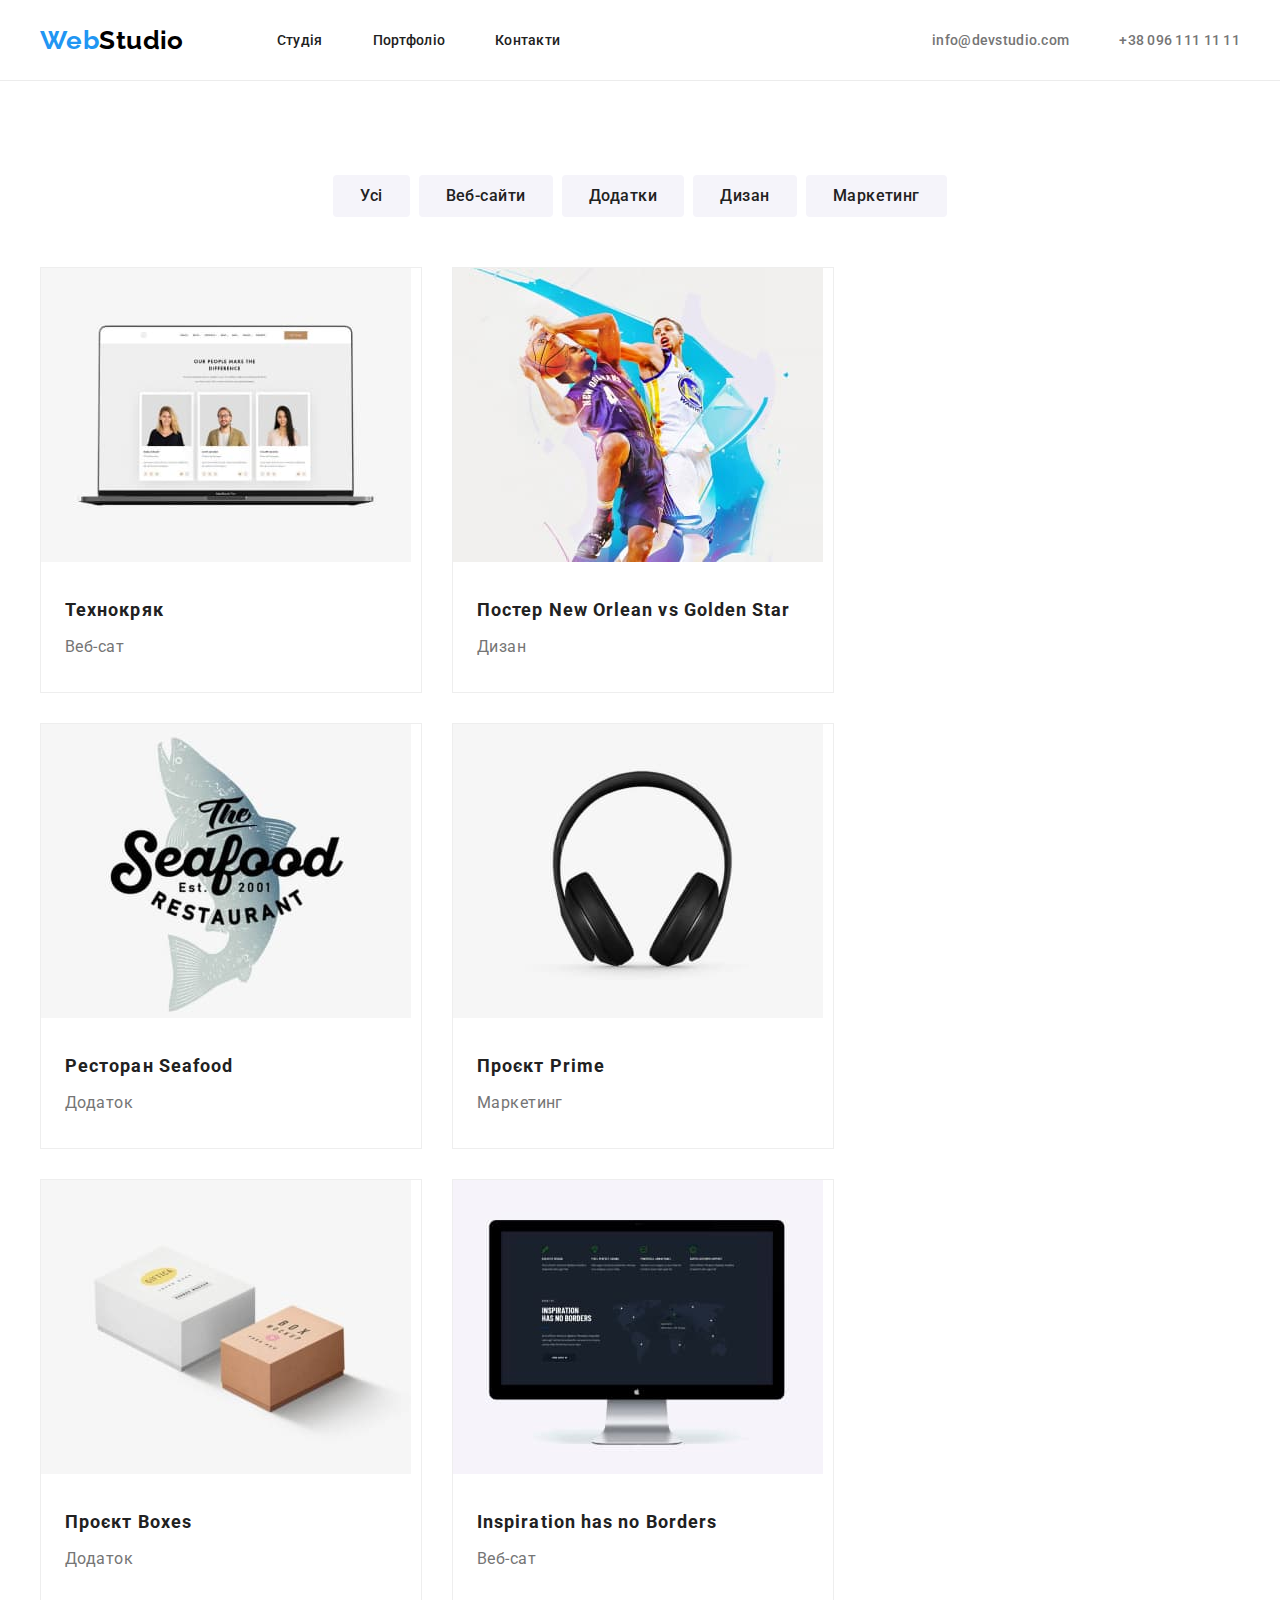
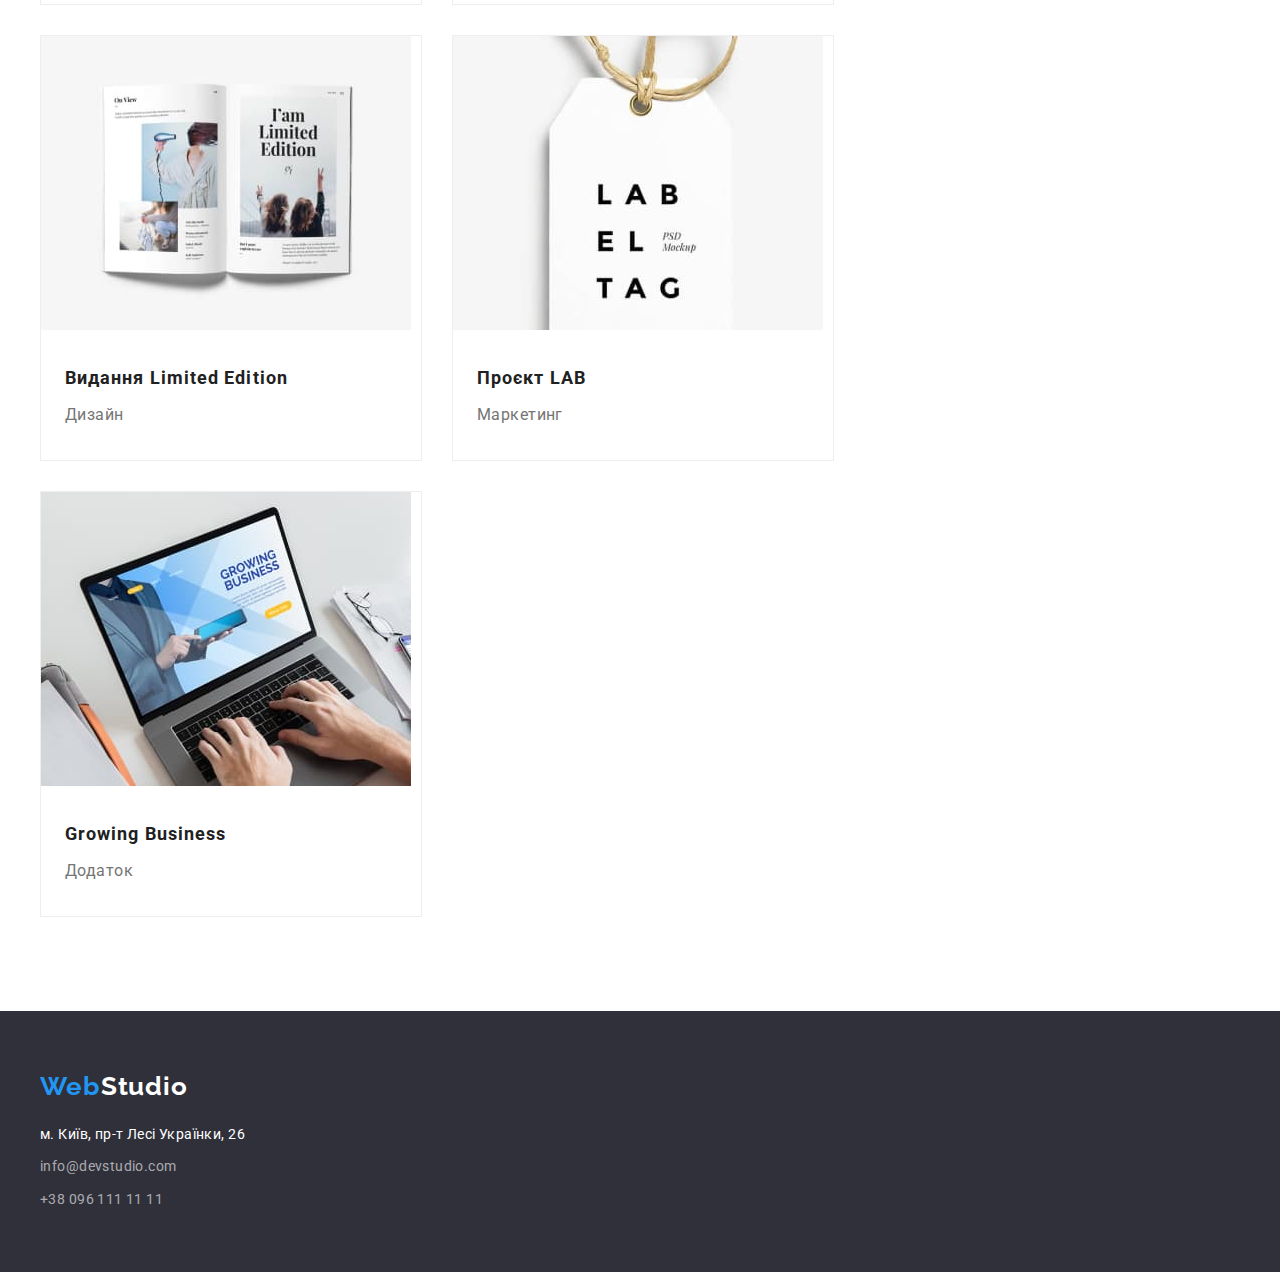
==== commit c6345b3c: "work4" ====
--- a/portfolio.html
+++ b/portfolio.html
@@ -14,7 +14,7 @@
 </head>
 <body>
     <header class="main-header">
-        <div class="container">
+    
             <nav class="container main-nav">
                 
                 <a href="./index.html" lang="en" class="logo link"> <span class="accent">Web</span>Studio</a>
@@ -33,7 +33,7 @@
                 </ul>
         
             </nav>
-        </div>
+        
         
     </header>
 
--- a/css/styles.css
+++ b/css/styles.css
@@ -285,12 +285,20 @@
     /* justify-content: space-between; */
 }
 
+.flex-container-studio {
+    display: flex;
+    flex-wrap: wrap;
+    /* text-align: center; */
+    /* gap: 30px; */
+    /* justify-content: space-between; */
+}
+
 .element-item {
     /* width: 370px; */
     width: calc((100% - 60px) / 3);
     /* margin-right: 30px;
     margin-bottom: 30px; */
-    border-bottom: solid 1px #EEEEEE;
+    border: solid 1px #EEEEEE;
 }
 
 .project-grid {
@@ -404,7 +412,7 @@
 p.project-type-title {
     display: box;
     /* margin-bottom: 20px; */
-    border-bottom: solid 1px #EEEEEE;
+    /* border-bottom: solid 1px #EEEEEE; */
 }
 
 /* --------------------our team------------- */
